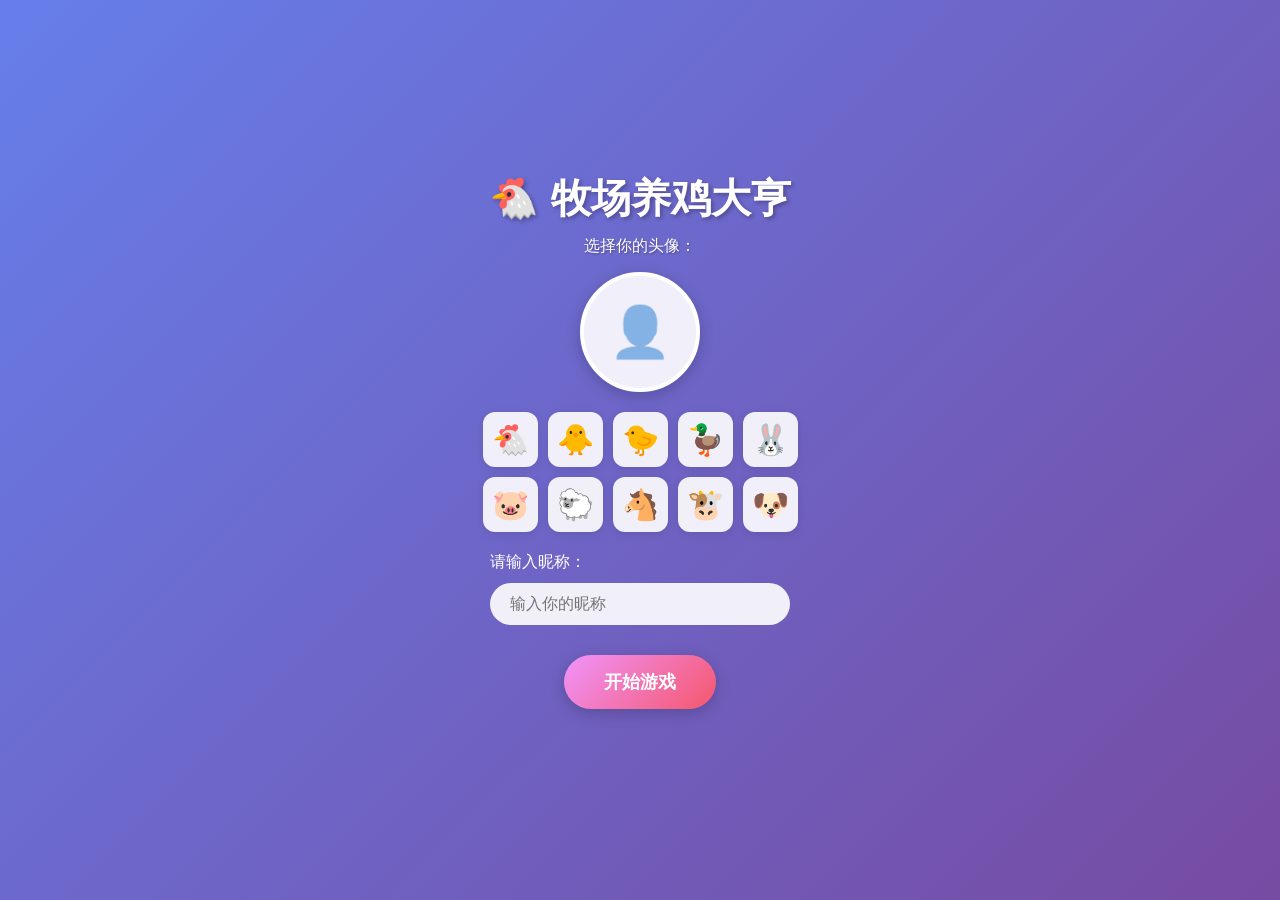
==== index.html @ 0d2de748 "Initial game files Upload ranch chicken game files" ====
<!DOCTYPE html>
<html lang="zh-CN">
<head>
    <meta charset="UTF-8">
    <meta name="viewport" content="width=device-width, initial-scale=1.0">
    <title>牧场养鸡大亨</title>
    <link rel="stylesheet" href="styles.css">
</head>
<body>
    <div id="app">
        <!-- 注册界面 -->
        <div id="registration-screen" class="screen">
            <div class="registration-container">
                <h1 id="game-title" class="game-title">🐔 牧场养鸡大亨</h1>
                <div class="click-counter hidden" id="click-counter">
                    <span id="click-progress">0</span>/30
                </div>
                <div class="avatar-selection">
                    <label class="avatar-label">选择你的头像：</label>
                    <div class="avatar-preview" id="avatar-preview">
                        <span class="avatar-placeholder">👤</span>
                    </div>
                    <div class="avatar-grid" id="avatar-grid">
                        <div class="avatar-option" data-avatar="🐔" title="小鸡">🐔</div>
                        <div class="avatar-option" data-avatar="🐥" title="小鸡仔">🐥</div>
                        <div class="avatar-option" data-avatar="🐤" title="小黄鸡">🐤</div>
                        <div class="avatar-option" data-avatar="🦆" title="小鸭">🦆</div>
                        <div class="avatar-option" data-avatar="🐰" title="小兔">🐰</div>
                        <div class="avatar-option" data-avatar="🐷" title="小猪">🐷</div>
                        <div class="avatar-option" data-avatar="🐑" title="小羊">🐑</div>
                        <div class="avatar-option" data-avatar="🐴" title="小马">🐴</div>
                        <div class="avatar-option" data-avatar="🐮" title="小牛">🐮</div>
                        <div class="avatar-option" data-avatar="🐶" title="小狗">🐶</div>
                    </div>
                </div>
                <div class="nickname-input">
                    <label for="nickname">请输入昵称：</label>
                    <input type="text" id="nickname" placeholder="输入你的昵称" maxlength="20">
                </div>
                <button id="start-game-btn" class="btn-primary">开始游戏</button>
                <div style="margin-top: 20px;">
                    <button id="generate-codes-btn" class="btn-secondary hidden" style="font-size: 14px; padding: 10px 20px;">
                        📝 生成1000条验证码
                    </button>
                </div>
            </div>
        </div>

        <!-- 游戏主界面 -->
        <div id="game-screen" class="screen hidden">
            <!-- 左上角状态显示 -->
            <div class="status-panel">
                <div class="user-info">
                    <img id="user-avatar" src="" alt="头像" class="avatar-small">
                    <span id="user-name" class="username"></span>
                </div>
                <div class="stats">
                    <div class="stat-item">
                        <span class="stat-label">牧场等级：</span>
                        <span id="ranch-level" class="stat-value">1</span>
                    </div>
                    <div class="stat-item">
                        <span class="stat-label">牧场评级：</span>
                        <span id="ranch-rating" class="stat-value rating">破鸡笼</span>
                    </div>
                    <div class="stat-item">
                        <span class="stat-label">金币：</span>
                        <span id="gold" class="stat-value gold">10000</span>
                    </div>
                    <div class="stat-item">
                        <span class="stat-label">饲料（斤）：</span>
                        <span id="feed" class="stat-value">0</span>
                    </div>
                    <div class="stat-item">
                        <span class="stat-label">鸡的数量：</span>
                        <span id="chicken-count" class="stat-value">1</span>
                        <span class="capacity">/<span id="chicken-capacity">5</span></span>
                    </div>
                    <div class="stat-item">
                        <span class="stat-label">鸡蛋数量：</span>
                        <span id="egg-count" class="stat-value">0</span>
                        <span class="capacity">/<span id="egg-capacity">100</span></span>
                    </div>
                </div>
            </div>

            <!-- 右上角资源显示 -->
            <div class="resource-panel">
                <div class="resource-item">
                    <span class="resource-icon">🌾</span>
                    <span id="feed-display" class="resource-value">0</span>
                    <span class="resource-unit">斤</span>
                </div>
            </div>

            <!-- 右上角注销按钮 -->
            <div class="logout-panel">
                <button id="logout-btn" class="logout-btn">🚪 注销</button>
            </div>

            <!-- 牧场主区域 -->
            <div class="ranch-container">
                <!-- 鸡笼区域 -->
                <div class="coop-section" id="coop">
                    <div class="coop-structure" id="coop-structure">
                        <div class="coop-roof"></div>
                        <div class="coop-body">
                            <div class="coop-door"></div>
                            <div class="coop-window"></div>
                        </div>
                        <div class="coop-base"></div>
                    </div>
                    <div class="click-hint">点击鸡舍手动孵化</div>
                </div>

                <!-- 开放牧场区域 -->
                <div class="pasture-section" id="pasture">
                    <div class="grass-field">
                        <div id="chickens-container"></div>
                    </div>
                    <div class="environment-details" id="environment"></div>
                </div>
            </div>

            <!-- 底部操作按钮 -->
            <div class="action-panel">
                <button class="action-btn" id="buy-chicken-btn">
                    <span class="btn-icon">🐔</span>
                    <span class="btn-text">买鸡</span>
                    <span class="btn-price">10,000金币</span>
                </button>
                <button class="action-btn" id="buy-feed-btn">
                    <span class="btn-icon">🌾</span>
                    <span class="btn-text">买饲料</span>
                    <span class="btn-price">10金币/斤</span>
                </button>
                <button class="action-btn" id="sell-chicken-btn">
                    <span class="btn-icon">💰</span>
                    <span class="btn-text">卖鸡</span>
                    <span class="btn-price">1,000金币</span>
                </button>
                <button class="action-btn" id="sell-egg-btn">
                    <span class="btn-icon">🥚</span>
                    <span class="btn-text">卖鸡蛋</span>
                    <span class="btn-price">100金币</span>
                </button>
                <button class="action-btn upgrade-btn" id="upgrade-ranch-btn">
                    <span class="btn-icon">⭐</span>
                    <span class="btn-text">升级牧场</span>
                    <span class="btn-price" id="upgrade-cost">300金币</span>
                </button>
                <button class="action-btn scan-btn" id="scan-qr-btn">
                    <span class="btn-icon">📱</span>
                    <span class="btn-text">扫码</span>
                    <span class="btn-price">领鸡蛋</span>
                </button>
            </div>
        </div>

        <!-- 交易弹窗 -->
        <div id="trade-modal" class="modal hidden">
            <div class="modal-content">
                <h3 id="modal-title">购买</h3>
                <div class="slider-container">
                    <label for="quantity-slider">数量：</label>
                    <input type="range" id="quantity-slider" min="1" max="100" value="1">
                    <span id="quantity-value">1</span>
                </div>
                <div class="total-cost">
                    <span>总价：</span>
                    <span id="total-cost">0</span>
                    <span>金币</span>
                </div>
                <div class="modal-buttons">
                    <button id="confirm-btn" class="btn-primary">确认</button>
                    <button id="cancel-btn" class="btn-secondary">取消</button>
                </div>
            </div>
        </div>

        <!-- 扫码弹窗 -->
        <div id="scan-modal" class="modal hidden">
            <div class="modal-content scan-modal-content">
                <h3>📱 扫码领鸡蛋</h3>
                <p class="scan-desc">扫描二维码，获取6位数字验证码，领取100个鸡蛋！</p>
                
                <div class="scan-options">
                    <button id="camera-scan-btn" class="btn-primary scan-option-btn">
                        <span>📷</span> 摄像头扫描
                    </button>
                    <button id="file-scan-btn" class="btn-secondary scan-option-btn">
                        <span>🖼️</span> 选择图片
                    </button>
                    <button id="manual-input-btn" class="btn-secondary scan-option-btn manual-input-btn">
                        <span>⌨️</span> 手动输入
                    </button>
                </div>
                
                <div id="camera-container" class="camera-container hidden">
                    <video id="camera-video" autoplay playsinline></video>
                    <canvas id="camera-canvas" class="hidden"></canvas>
                    <div class="scan-overlay">
                        <div class="scan-frame"></div>
                        <p class="scan-hint">将二维码对准框内</p>
                    </div>
                    <button id="stop-camera-btn" class="btn-secondary">关闭摄像头</button>
                </div>
                
                <div id="file-container" class="file-container hidden">
                    <input type="file" id="qr-file-input" accept="image/*">
                    <div id="file-preview" class="file-preview"></div>
                </div>
                
                <div id="manual-input-container" class="manual-input-container hidden">
                    <div class="input-hint">
                        <p>请输入6位数字验证码</p>
                        <span class="input-example">例如：123456</span>
                    </div>
                    <div class="code-input-wrapper">
                        <input type="text" id="manual-code-input" class="manual-code-input" 
                               maxlength="6" placeholder="______" autocomplete="off">
                    </div>
                    <div id="input-error" class="input-error hidden"></div>
                    <div class="manual-input-buttons">
                        <button id="confirm-manual-btn" class="btn-primary">确认领取</button>
                        <button id="cancel-manual-btn" class="btn-secondary">返回</button>
                    </div>
                </div>
                
                <div id="scan-result" class="scan-result hidden">
                    <p>识别结果：<span id="scan-code"></span></p>
                    <div class="scan-buttons">
                        <button id="verify-btn" class="btn-primary">验证领取</button>
                        <button id="rescan-btn" class="btn-secondary">重新扫描</button>
                    </div>
                </div>
                
                <div id="scan-loading" class="scan-loading hidden">
                    <div class="loading-spinner"></div>
                    <p>正在验证...</p>
                </div>
                
                <button id="close-scan-btn" class="btn-secondary close-scan-btn">关闭</button>
            </div>
        </div>

        <!-- 注销确认弹窗 -->
        <div id="logout-modal" class="modal hidden">
            <div class="modal-content logout-modal-content">
                <h3>⚠️ 注销账号</h3>
                <p class="logout-warning">此操作将清除所有游戏数据，请谨慎操作！</p>
                
                <div class="logout-password-container">
                    <label for="logout-password">请输入口令：</label>
                    <input type="password" id="logout-password" placeholder="输入口令" autocomplete="off">
                </div>
                
                <div id="logout-error" class="input-error hidden"></div>
                
                <div class="modal-buttons">
                    <button id="confirm-logout-btn" class="btn-primary danger-btn">确认注销</button>
                    <button id="cancel-logout-btn" class="btn-secondary">取消</button>
                </div>
            </div>
        </div>

        <!-- 提示消息 -->
        <div id="toast" class="toast hidden"></div>
    </div>

    <script src="https://cdn.jsdelivr.net/npm/jsqr@1.4.0/dist/jsQR.js"></script>
    <script src="game.js"></script>
</body>
</html>
---- styles.css ----
* {
    margin: 0;
    padding: 0;
    box-sizing: border-box;
}

body {
    font-family: 'Microsoft YaHei', 'PingFang SC', sans-serif;
    background: linear-gradient(135deg, #667eea 0%, #764ba2 100%);
    min-height: 100vh;
    overflow-x: hidden;
}

.screen {
    min-height: 100vh;
    width: 100%;
}

.hidden {
    display: none !important;
}

/* 注册界面样式 */
.registration-container {
    display: flex;
    flex-direction: column;
    align-items: center;
    justify-content: center;
    min-height: 100vh;
    padding: 20px;
    background: linear-gradient(135deg, #667eea 0%, #764ba2 100%);
}

.registration-container h1 {
    font-size: 2.5rem;
    color: white;
    margin-bottom: 10px;
    text-shadow: 2px 2px 4px rgba(0,0,0,0.3);
}

/* 游戏标题 - 可点击 */
.game-title {
    cursor: pointer;
    user-select: none;
    transition: all 0.2s ease;
    position: relative;
}

.game-title:hover {
    transform: scale(1.02);
    text-shadow: 3px 3px 6px rgba(0,0,0,0.4);
}

.game-title:active {
    transform: scale(0.98);
}

.game-title.clicking {
    animation: titleClick 0.3s ease;
}

@keyframes titleClick {
    0% { transform: scale(1); }
    50% { transform: scale(0.95); }
    100% { transform: scale(1); }
}

/* 点击计数器 */
.click-counter {
    background: rgba(255,255,255,0.2);
    padding: 5px 15px;
    border-radius: 20px;
    color: white;
    font-size: 14px;
    margin-bottom: 20px;
    transition: all 0.3s ease;
}

.click-counter.show {
    animation: counterPulse 0.3s ease;
}

.click-counter.complete {
    background: linear-gradient(135deg, #4CAF50, #45a049);
    animation: counterComplete 0.5s ease;
}

@keyframes counterPulse {
    0% { transform: scale(1); }
    50% { transform: scale(1.1); }
    100% { transform: scale(1); }
}

@keyframes counterComplete {
    0% { transform: scale(1); }
    25% { transform: scale(1.2); }
    50% { transform: scale(0.9); }
    75% { transform: scale(1.1); }
    100% { transform: scale(1); }
}

/* 头像选择区域 */
.avatar-selection {
    margin-bottom: 20px;
    display: flex;
    flex-direction: column;
    align-items: center;
}

.avatar-label {
    color: white;
    font-size: 16px;
    margin-bottom: 15px;
    text-shadow: 1px 1px 2px rgba(0,0,0,0.3);
}

.avatar-preview {
    width: 120px;
    height: 120px;
    border-radius: 50%;
    background: rgba(255,255,255,0.9);
    border: 4px solid white;
    display: flex;
    align-items: center;
    justify-content: center;
    margin-bottom: 20px;
    box-shadow: 0 4px 15px rgba(0,0,0,0.2);
    transition: all 0.3s ease;
}

.avatar-preview.has-avatar {
    background: linear-gradient(135deg, #fff9e6, #fff3cd);
    animation: avatarSelected 0.5s ease;
}

@keyframes avatarSelected {
    0% { transform: scale(1); }
    50% { transform: scale(1.1); }
    100% { transform: scale(1); }
}

.avatar-placeholder {
    font-size: 50px;
    opacity: 0.5;
}

.avatar-preview .selected-avatar {
    font-size: 70px;
    animation: avatarBounce 0.5s ease;
}

@keyframes avatarBounce {
    0% { transform: scale(0) rotate(-180deg); }
    50% { transform: scale(1.2) rotate(0deg); }
    100% { transform: scale(1) rotate(0deg); }
}

/* 头像网格 */
.avatar-grid {
    display: grid;
    grid-template-columns: repeat(5, 1fr);
    gap: 10px;
    max-width: 320px;
}

.avatar-option {
    width: 55px;
    height: 55px;
    background: rgba(255,255,255,0.9);
    border-radius: 12px;
    display: flex;
    align-items: center;
    justify-content: center;
    font-size: 30px;
    cursor: pointer;
    transition: all 0.3s ease;
    border: 3px solid transparent;
    box-shadow: 0 2px 8px rgba(0,0,0,0.1);
}

.avatar-option:hover {
    transform: translateY(-5px) scale(1.1);
    box-shadow: 0 8px 20px rgba(0,0,0,0.2);
    border-color: #667eea;
    background: white;
}

.avatar-option.selected {
    background: linear-gradient(135deg, #667eea, #764ba2);
    border-color: white;
    transform: scale(1.15);
    box-shadow: 0 8px 25px rgba(102, 126, 234, 0.5);
    animation: selectedPulse 1.5s ease-in-out infinite;
}

@keyframes selectedPulse {
    0%, 100% { box-shadow: 0 8px 25px rgba(102, 126, 234, 0.5); }
    50% { box-shadow: 0 8px 35px rgba(102, 126, 234, 0.8); }
}

/* 生成验证码按钮显示动画 */
#generate-codes-btn {
    transition: all 0.5s ease;
    opacity: 0;
    transform: translateY(-20px);
}

#generate-codes-btn:not(.hidden) {
    opacity: 1;
    transform: translateY(0);
    animation: slideDown 0.5s ease;
}

@keyframes slideDown {
    0% {
        opacity: 0;
        transform: translateY(-20px);
    }
    100% {
        opacity: 1;
        transform: translateY(0);
    }
}

.nickname-input {
    margin-bottom: 30px;
    width: 100%;
    max-width: 300px;
}

.nickname-input label {
    display: block;
    color: white;
    margin-bottom: 10px;
    font-size: 16px;
}

.nickname-input input {
    width: 100%;
    padding: 12px 20px;
    border: none;
    border-radius: 25px;
    font-size: 16px;
    background: rgba(255,255,255,0.9);
    outline: none;
}

.btn-primary {
    padding: 15px 40px;
    background: linear-gradient(135deg, #f093fb 0%, #f5576c 100%);
    color: white;
    border: none;
    border-radius: 30px;
    font-size: 18px;
    font-weight: bold;
    cursor: pointer;
    transition: all 0.3s ease;
    box-shadow: 0 4px 15px rgba(0,0,0,0.2);
}

.btn-primary:hover {
    transform: translateY(-2px);
    box-shadow: 0 6px 20px rgba(0,0,0,0.3);
}

.btn-secondary {
    padding: 12px 30px;
    background: rgba(255,255,255,0.2);
    color: white;
    border: 2px solid white;
    border-radius: 25px;
    font-size: 16px;
    cursor: pointer;
    transition: all 0.3s ease;
}

.btn-secondary:hover {
    background: rgba(255,255,255,0.3);
}

/* 游戏主界面样式 */
#game-screen {
    position: relative;
    min-height: 100vh;
    background: linear-gradient(180deg, #87CEEB 0%, #98FB98 100%);
}

/* 状态面板 */
.status-panel {
    position: fixed;
    top: 20px;
    left: 20px;
    background: rgba(255,255,255,0.95);
    padding: 15px;
    border-radius: 15px;
    box-shadow: 0 4px 20px rgba(0,0,0,0.15);
    z-index: 100;
    min-width: 200px;
}

.user-info {
    display: flex;
    align-items: center;
    margin-bottom: 15px;
    padding-bottom: 10px;
    border-bottom: 2px solid #eee;
}

.avatar-small {
    width: 50px;
    height: 50px;
    border-radius: 50%;
    object-fit: cover;
    margin-right: 10px;
    border: 2px solid #667eea;
}

.username {
    font-weight: bold;
    color: #333;
    font-size: 16px;
}

.stats {
    display: flex;
    flex-direction: column;
    gap: 8px;
}

.stat-item {
    display: flex;
    justify-content: space-between;
    align-items: center;
}

.stat-label {
    color: #666;
    font-size: 14px;
}

.stat-value {
    font-weight: bold;
    color: #333;
    font-size: 14px;
}

.stat-value.gold {
    color: #FFD700;
}

.stat-value.rating {
    color: #667eea;
}

.capacity {
    color: #999;
    font-size: 12px;
}

/* 资源面板 */
.resource-panel {
    position: fixed;
    top: 20px;
    right: 20px;
    background: rgba(255,255,255,0.95);
    padding: 15px 20px;
    border-radius: 15px;
    box-shadow: 0 4px 20px rgba(0,0,0,0.15);
    z-index: 100;
}

.resource-item {
    display: flex;
    align-items: center;
    gap: 10px;
}

.resource-icon {
    font-size: 24px;
}

.resource-value {
    font-weight: bold;
    font-size: 18px;
    color: #333;
}

.resource-unit {
    font-size: 14px;
    color: #666;
}

/* 牧场容器 */
.ranch-container {
    padding: 120px 20px 150px;
    min-height: 100vh;
}

/* 鸡笼区域 */
.coop-section {
    display: flex;
    flex-direction: column;
    align-items: center;
    margin-bottom: 30px;
}

.coop-structure {
    cursor: pointer;
    transition: all 0.3s ease;
}

.coop-structure:hover {
    transform: scale(1.02);
}

/* 破鸡笼样式 (等级1-9) */
.coop-structure.level-1 .coop-roof {
    width: 120px;
    height: 60px;
    background: linear-gradient(135deg, #8B4513 0%, #A0522D 100%);
    clip-path: polygon(50% 0%, 0% 100%, 100% 100%);
    position: relative;
}

.coop-structure.level-1 .coop-body {
    width: 100px;
    height: 80px;
    background: linear-gradient(135deg, #D2691E 0%, #CD853F 100%);
    margin: 0 auto;
    position: relative;
    border: 3px solid #8B4513;
}

.coop-structure.level-1 .coop-door {
    width: 30px;
    height: 40px;
    background: #654321;
    position: absolute;
    bottom: 0;
    left: 50%;
    transform: translateX(-50%);
    border-radius: 15px 15px 0 0;
}

.coop-structure.level-1 .coop-window {
    width: 20px;
    height: 20px;
    background: #87CEEB;
    position: absolute;
    top: 10px;
    right: 10px;
    border: 2px solid #654321;
}

.coop-structure.level-1 .coop-base {
    width: 120px;
    height: 10px;
    background: #8B4513;
    margin: 0 auto;
}

/* 简陋鸡棚样式 (等级10-19) */
.coop-structure.level-2 .coop-roof {
    width: 140px;
    height: 70px;
    background: linear-gradient(135deg, #696969 0%, #808080 100%);
    clip-path: polygon(50% 0%, 0% 100%, 100% 100%);
}

.coop-structure.level-2 .coop-body {
    width: 120px;
    height: 90px;
    background: linear-gradient(135deg, #D3D3D3 0%, #C0C0C0 100%);
    margin: 0 auto;
    border: 3px solid #696969;
}

.coop-structure.level-2 .coop-door {
    width: 35px;
    height: 45px;
    background: #696969;
    position: absolute;
    bottom: 0;
    left: 50%;
    transform: translateX(-50%);
    border-radius: 17px 17px 0 0;
}

.coop-structure.level-2 .coop-base {
    width: 140px;
    height: 12px;
    background: #696969;
    margin: 0 auto;
}

/* 木屋鸡舍样式 (等级20-29) */
.coop-structure.level-3 .coop-roof {
    width: 160px;
    height: 80px;
    background: linear-gradient(135deg, #8B4513 0%, #A0522D 100%);
    clip-path: polygon(50% 0%, 0% 100%, 100% 100%);
}

.coop-structure.level-3 .coop-body {
    width: 140px;
    height: 100px;
    background: linear-gradient(135deg, #DEB887 0%, #D2B48C 100%);
    margin: 0 auto;
    border: 3px solid #8B4513;
}

.coop-structure.level-3 .coop-base {
    width: 160px;
    height: 15px;
    background: #8B4513;
    margin: 0 auto;
}

/* 玄铁鸡舍样式 (等级30-39) */
.coop-structure.level-4 .coop-roof {
    width: 180px;
    height: 90px;
    background: linear-gradient(135deg, #2F4F4F 0%, #36454F 100%);
    clip-path: polygon(50% 0%, 0% 100%, 100% 100%);
}

.coop-structure.level-4 .coop-body {
    width: 160px;
    height: 110px;
    background: linear-gradient(135deg, #708090 0%, #778899 100%);
    margin: 0 auto;
    border: 3px solid #2F4F4F;
}

.coop-structure.level-4 .coop-base {
    width: 180px;
    height: 15px;
    background: #2F4F4F;
    margin: 0 auto;
}

/* 青铜养鸡场样式 (等级40-49) */
.coop-structure.level-5 .coop-roof {
    width: 200px;
    height: 100px;
    background: linear-gradient(135deg, #CD7F32 0%, #D2691E 100%);
    clip-path: polygon(50% 0%, 0% 100%, 100% 100%);
}

.coop-structure.level-5 .coop-body {
    width: 180px;
    height: 120px;
    background: linear-gradient(135deg, #F4A460 0%, #DEB887 100%);
    margin: 0 auto;
    border: 3px solid #CD7F32;
}

.coop-structure.level-5 .coop-base {
    width: 200px;
    height: 18px;
    background: #CD7F32;
    margin: 0 auto;
}

/* 白银养鸡场样式 (等级50-59) */
.coop-structure.level-6 .coop-roof {
    width: 220px;
    height: 110px;
    background: linear-gradient(135deg, #C0C0C0 0%, #D3D3D3 100%);
    clip-path: polygon(50% 0%, 0% 100%, 100% 100%);
}

.coop-structure.level-6 .coop-body {
    width: 200px;
    height: 130px;
    background: linear-gradient(135deg, #E8E8E8 0%, #F5F5F5 100%);
    margin: 0 auto;
    border: 3px solid #C0C0C0;
}

.coop-structure.level-6 .coop-base {
    width: 220px;
    height: 18px;
    background: #C0C0C0;
    margin: 0 auto;
}

/* 黄金牧场样式 (等级60-69) */
.coop-structure.level-7 .coop-roof {
    width: 240px;
    height: 120px;
    background: linear-gradient(135deg, #FFD700 0%, #FFA500 100%);
    clip-path: polygon(50% 0%, 0% 100%, 100% 100%);
}

.coop-structure.level-7 .coop-body {
    width: 220px;
    height: 140px;
    background: linear-gradient(135deg, #FFF8DC 0%, #FFFACD 100%);
    margin: 0 auto;
    border: 3px solid #FFD700;
}

.coop-structure.level-7 .coop-base {
    width: 240px;
    height: 20px;
    background: #FFD700;
    margin: 0 auto;
}

/* 黑金牧场样式 (等级70-79) */
.coop-structure.level-8 .coop-roof {
    width: 260px;
    height: 130px;
    background: linear-gradient(135deg, #1a1a2e 0%, #16213e 100%);
    clip-path: polygon(50% 0%, 0% 100%, 100% 100%);
}

.coop-structure.level-8 .coop-body {
    width: 240px;
    height: 150px;
    background: linear-gradient(135deg, #0f3460 0%, #533483 100%);
    margin: 0 auto;
    border: 3px solid #1a1a2e;
}

.coop-structure.level-8 .coop-base {
    width: 260px;
    height: 20px;
    background: #1a1a2e;
    margin: 0 auto;
}

/* 钻石牧场样式 (等级80-89) */
.coop-structure.level-9 .coop-roof {
    width: 280px;
    height: 140px;
    background: linear-gradient(135deg, #00CED1 0%, #48D1CC 100%);
    clip-path: polygon(50% 0%, 0% 100%, 100% 100%);
}

.coop-structure.level-9 .coop-body {
    width: 260px;
    height: 160px;
    background: linear-gradient(135deg, #E0FFFF 0%, #AFEEEE 100%);
    margin: 0 auto;
    border: 3px solid #00CED1;
}

.coop-structure.level-9 .coop-base {
    width: 280px;
    height: 22px;
    background: #00CED1;
    margin: 0 auto;
}

/* 星耀牧场样式 (等级90-99) */
.coop-structure.level-10 .coop-roof {
    width: 300px;
    height: 150px;
    background: linear-gradient(135deg, #9370DB 0%, #8A2BE2 100%);
    clip-path: polygon(50% 0%, 0% 100%, 100% 100%);
}

.coop-structure.level-10 .coop-body {
    width: 280px;
    height: 170px;
    background: linear-gradient(135deg, #E6E6FA 0%, #DDA0DD 100%);
    margin: 0 auto;
    border: 3px solid #9370DB;
}

.coop-structure.level-10 .coop-base {
    width: 300px;
    height: 22px;
    background: #9370DB;
    margin: 0 auto;
}

/* 最NB牧场样式 (等级100) */
.coop-structure.level-11 .coop-roof {
    width: 320px;
    height: 160px;
    background: linear-gradient(135deg, #FF1493 0%, #FF69B4 50%, #FFB6C1 100%);
    clip-path: polygon(50% 0%, 0% 100%, 100% 100%);
    animation: rainbow 3s ease-in-out infinite;
}

.coop-structure.level-11 .coop-body {
    width: 300px;
    height: 180px;
    background: linear-gradient(135deg, #FFF0F5 0%, #FFE4E1 50%, #FFF8DC 100%);
    margin: 0 auto;
    border: 4px solid #FF1493;
    animation: glow 2s ease-in-out infinite;
}

.coop-structure.level-11 .coop-base {
    width: 320px;
    height: 25px;
    background: linear-gradient(90deg, #FF1493, #FF69B4, #FFB6C1, #FF69B4, #FF1493);
    margin: 0 auto;
    animation: rainbow 3s ease-in-out infinite;
}

@keyframes rainbow {
    0%, 100% { filter: hue-rotate(0deg); }
    50% { filter: hue-rotate(30deg); }
}

@keyframes glow {
    0%, 100% { box-shadow: 0 0 20px rgba(255, 20, 147, 0.5); }
    50% { box-shadow: 0 0 40px rgba(255, 20, 147, 0.8); }
}

.click-hint {
    margin-top: 10px;
    color: #666;
    font-size: 12px;
    background: rgba(255,255,255,0.8);
    padding: 5px 15px;
    border-radius: 15px;
}

/* 牧场区域 */
.pasture-section {
    background: linear-gradient(180deg, #90EE90 0%, #98FB98 100%);
    border-radius: 20px;
    padding: 20px;
    min-height: 300px;
    position: relative;
    overflow: hidden;
}

.grass-field {
    position: relative;
    min-height: 250px;
}

/* 鸡的样式 */
.chicken {
    position: absolute;
    font-size: 30px;
    animation: walk 3s ease-in-out infinite;
    cursor: pointer;
    transition: transform 0.2s ease;
}

.chicken:hover {
    transform: scale(1.2);
}

@keyframes walk {
    0%, 100% { transform: translateX(0) translateY(0); }
    25% { transform: translateX(20px) translateY(-5px); }
    50% { transform: translateX(40px) translateY(0); }
    75% { transform: translateX(20px) translateY(-5px); }
}

.chicken.pecking {
    animation: peck 0.5s ease-in-out;
}

@keyframes peck {
    0%, 100% { transform: rotate(0deg); }
    50% { transform: rotate(45deg); }
}

/* 环境装饰 */
.environment-details {
    position: absolute;
    bottom: 10px;
    left: 10px;
    right: 10px;
    display: flex;
    justify-content: space-around;
    font-size: 24px;
}

/* 操作面板 */
.action-panel {
    position: fixed;
    bottom: 0;
    left: 0;
    right: 0;
    background: rgba(255,255,255,0.98);
    padding: 15px;
    display: flex;
    justify-content: center;
    gap: 10px;
    flex-wrap: wrap;
    box-shadow: 0 -4px 20px rgba(0,0,0,0.1);
    z-index: 100;
}

.action-btn {
    display: flex;
    flex-direction: column;
    align-items: center;
    padding: 10px 15px;
    background: linear-gradient(135deg, #667eea 0%, #764ba2 100%);
    color: white;
    border: none;
    border-radius: 12px;
    cursor: pointer;
    transition: all 0.3s ease;
    min-width: 80px;
}

.action-btn:hover {
    transform: translateY(-3px);
    box-shadow: 0 6px 15px rgba(0,0,0,0.2);
}

.action-btn:disabled {
    background: #ccc;
    cursor: not-allowed;
    transform: none;
}

.btn-icon {
    font-size: 24px;
    margin-bottom: 5px;
}

.btn-text {
    font-size: 12px;
    font-weight: bold;
}

.btn-price {
    font-size: 10px;
    opacity: 0.9;
    margin-top: 3px;
}

.upgrade-btn {
    background: linear-gradient(135deg, #f093fb 0%, #f5576c 100%);
}

.scan-btn {
    background: linear-gradient(135deg, #4facfe 0%, #00f2fe 100%);
    animation: pulse 2s infinite;
}

@keyframes pulse {
    0%, 100% { box-shadow: 0 0 0 0 rgba(79, 172, 254, 0.7); }
    50% { box-shadow: 0 0 0 10px rgba(79, 172, 254, 0); }
}

/* 弹窗样式 */
.modal {
    position: fixed;
    top: 0;
    left: 0;
    right: 0;
    bottom: 0;
    background: rgba(0,0,0,0.5);
    display: flex;
    align-items: center;
    justify-content: center;
    z-index: 1000;
}

.modal-content {
    background: white;
    padding: 30px;
    border-radius: 20px;
    min-width: 300px;
    text-align: center;
    animation: modalSlide 0.3s ease;
}

@keyframes modalSlide {
    from {
        opacity: 0;
        transform: translateY(-50px);
    }
    to {
        opacity: 1;
        transform: translateY(0);
    }
}

.modal-content h3 {
    margin-bottom: 20px;
    color: #333;
}

.slider-container {
    margin: 20px 0;
    display: flex;
    align-items: center;
    justify-content: center;
    gap: 10px;
}

.slider-container input[type="range"] {
    width: 150px;
}

#quantity-value {
    font-weight: bold;
    color: #667eea;
    min-width: 30px;
}

.total-cost {
    margin: 20px 0;
    font-size: 18px;
}

#total-cost {
    font-weight: bold;
    color: #f5576c;
    font-size: 24px;
}

.modal-buttons {
    display: flex;
    gap: 15px;
    justify-content: center;
    margin-top: 20px;
}

/* 提示消息 */
.toast {
    position: fixed;
    top: 50%;
    left: 50%;
    transform: translate(-50%, -50%);
    background: rgba(0,0,0,0.8);
    color: white;
    padding: 15px 30px;
    border-radius: 10px;
    font-size: 16px;
    z-index: 2000;
    animation: fadeInOut 2s ease;
}

@keyframes fadeInOut {
    0% { opacity: 0; transform: translate(-50%, -50%) scale(0.8); }
    20% { opacity: 1; transform: translate(-50%, -50%) scale(1); }
    80% { opacity: 1; transform: translate(-50%, -50%) scale(1); }
    100% { opacity: 0; transform: translate(-50%, -50%) scale(0.8); }
}

/* 响应式设计 */
@media (max-width: 768px) {
    .status-panel {
        position: relative;
        top: 10px;
        left: 10px;
        right: 10px;
        margin-bottom: 20px;
    }

    .resource-panel {
        position: relative;
        top: auto;
        right: auto;
        margin: 10px;
    }

    .ranch-container {
        padding-top: 20px;
    }

    .action-panel {
        padding: 10px;
        gap: 5px;
    }

    .action-btn {
        padding: 8px 10px;
        min-width: 65px;
    }

    .btn-icon {
        font-size: 20px;
    }

    .btn-text {
        font-size: 10px;
    }

    .btn-price {
        font-size: 9px;
    }

    /* 注册界面移动端适配 */
    .registration-container h1 {
        font-size: 1.8rem;
    }

    .avatar-grid {
        grid-template-columns: repeat(5, 1fr);
        gap: 8px;
        max-width: 280px;
    }

    .avatar-option {
        width: 45px;
        height: 45px;
        font-size: 24px;
    }

    .avatar-preview {
        width: 100px;
        height: 100px;
    }

    .avatar-preview .selected-avatar {
        font-size: 55px;
    }

    .avatar-placeholder {
        font-size: 40px;
    }

    .click-counter {
        font-size: 12px;
        padding: 4px 12px;
    }
}

/* 手动孵化进度条 */
.hatch-progress {
    position: fixed;
    top: 50%;
    left: 50%;
    transform: translate(-50%, -50%);
    background: rgba(255,255,255,0.95);
    padding: 20px;
    border-radius: 15px;
    text-align: center;
    z-index: 1500;
    box-shadow: 0 4px 20px rgba(0,0,0,0.2);
}

.hatch-progress-bar {
    width: 200px;
    height: 20px;
    background: #eee;
    border-radius: 10px;
    overflow: hidden;
    margin: 10px 0;
}

.hatch-progress-fill {
    height: 100%;
    background: linear-gradient(90deg, #667eea, #764ba2);
    transition: width 0.1s ease;
}

/* 扫码弹窗样式 */
.scan-modal-content {
    max-width: 400px;
    width: 90%;
}

.scan-desc {
    color: #666;
    margin-bottom: 20px;
    font-size: 14px;
}

.scan-options {
    display: flex;
    gap: 15px;
    justify-content: center;
    margin-bottom: 20px;
}

.scan-option-btn {
    display: flex;
    flex-direction: column;
    align-items: center;
    padding: 15px 25px;
    border: none;
    border-radius: 12px;
    cursor: pointer;
    transition: all 0.3s ease;
    font-size: 14px;
}

.scan-option-btn span {
    font-size: 24px;
    margin-bottom: 5px;
}

.camera-container {
    position: relative;
    margin: 20px 0;
}

#camera-video {
    width: 100%;
    max-width: 300px;
    border-radius: 10px;
}

.scan-overlay {
    position: absolute;
    top: 50%;
    left: 50%;
    transform: translate(-50%, -50%);
    pointer-events: none;
}

.scan-frame {
    width: 200px;
    height: 200px;
    border: 3px solid #4facfe;
    border-radius: 10px;
    box-shadow: 0 0 0 9999px rgba(0, 0, 0, 0.5);
    animation: scanFrame 2s ease-in-out infinite;
}

@keyframes scanFrame {
    0%, 100% { border-color: #4facfe; }
    50% { border-color: #00f2fe; }
}

.scan-hint {
    color: white;
    margin-top: 10px;
    font-size: 14px;
    text-shadow: 1px 1px 2px rgba(0,0,0,0.5);
}

.file-container {
    margin: 20px 0;
}

#qr-file-input {
    margin-bottom: 10px;
}

.file-preview {
    max-width: 300px;
    margin: 0 auto;
}

.file-preview img {
    max-width: 100%;
    border-radius: 10px;
}

.scan-result {
    margin: 20px 0;
    padding: 15px;
    background: #f5f5f5;
    border-radius: 10px;
}

#scan-code {
    font-weight: bold;
    color: #4facfe;
    font-size: 20px;
}

.scan-buttons {
    display: flex;
    gap: 10px;
    justify-content: center;
    margin-top: 15px;
}

.scan-loading {
    margin: 20px 0;
}

.loading-spinner {
    width: 40px;
    height: 40px;
    border: 4px solid #eee;
    border-top-color: #4facfe;
    border-radius: 50%;
    animation: spin 1s linear infinite;
    margin: 0 auto 10px;
}

@keyframes spin {
    to { transform: rotate(360deg); }
}

.close-scan-btn {
    margin-top: 15px;
}

/* 响应式扫码样式 */
@media (max-width: 768px) {
    .scan-options {
        flex-direction: column;
    }
    
    .scan-option-btn {
        width: 100%;
    }
    
    .scan-frame {
        width: 150px;
        height: 150px;
    }
}

/* 手动输入样式 */
.manual-input-container {
    margin: 20px 0;
    padding: 20px;
    background: linear-gradient(135deg, #f5f7fa 0%, #e4e8ec 100%);
    border-radius: 15px;
    border: 2px dashed #4facfe;
}

.input-hint {
    margin-bottom: 20px;
}

.input-hint p {
    font-size: 16px;
    color: #333;
    font-weight: bold;
    margin-bottom: 5px;
}

.input-example {
    font-size: 13px;
    color: #888;
    background: #fff;
    padding: 3px 10px;
    border-radius: 10px;
}

.code-input-wrapper {
    margin: 20px 0;
}

.manual-code-input {
    width: 200px;
    height: 60px;
    font-size: 32px;
    text-align: center;
    letter-spacing: 8px;
    border: 3px solid #ddd;
    border-radius: 10px;
    outline: none;
    transition: all 0.3s ease;
    background: white;
    color: #333;
    font-family: 'Courier New', monospace;
}

.manual-code-input:focus {
    border-color: #4facfe;
    box-shadow: 0 0 15px rgba(79, 172, 254, 0.3);
}

.manual-code-input.valid {
    border-color: #4CAF50;
    background: #f1f8f4;
}

.manual-code-input.invalid {
    border-color: #f44336;
    background: #fef1f0;
    animation: shake 0.5s ease;
}

@keyframes shake {
    0%, 100% { transform: translateX(0); }
    25% { transform: translateX(-10px); }
    75% { transform: translateX(10px); }
}

.input-error {
    color: #f44336;
    font-size: 14px;
    margin: 10px 0;
    padding: 8px 15px;
    background: #fef1f0;
    border-radius: 8px;
    display: inline-block;
}

.manual-input-buttons {
    display: flex;
    gap: 15px;
    justify-content: center;
    margin-top: 20px;
}

.manual-input-btn {
    background: linear-gradient(135deg, #667eea 0%, #764ba2 100%);
    color: white;
}

.manual-input-btn:hover {
    transform: translateY(-2px);
    box-shadow: 0 4px 12px rgba(102, 126, 234, 0.4);
}

/* 响应式手动输入样式 */
@media (max-width: 768px) {
    .manual-code-input {
        width: 180px;
        height: 50px;
        font-size: 28px;
        letter-spacing: 6px;
    }
    
    .manual-input-buttons {
        flex-direction: column;
    }
    
    .manual-input-buttons button {
        width: 100%;
    }
}

/* 注销面板 */
.logout-panel {
    position: fixed;
    top: 20px;
    right: 200px;
    z-index: 100;
}

.logout-btn {
    padding: 10px 20px;
    background: linear-gradient(135deg, #ff6b6b 0%, #ee5a6f 100%);
    color: white;
    border: none;
    border-radius: 10px;
    font-size: 14px;
    cursor: pointer;
    transition: all 0.3s ease;
    box-shadow: 0 4px 15px rgba(238, 90, 111, 0.3);
}

.logout-btn:hover {
    transform: translateY(-2px);
    box-shadow: 0 6px 20px rgba(238, 90, 111, 0.4);
}

/* 注销弹窗 */
.logout-modal-content {
    border: 3px solid #ee5a6f;
}

.logout-warning {
    color: #ee5a6f;
    font-weight: bold;
    margin: 15px 0;
    padding: 10px;
    background: #fff0f0;
    border-radius: 8px;
    border: 1px solid #ffcccc;
}

.logout-password-container {
    margin: 20px 0;
    text-align: left;
}

.logout-password-container label {
    display: block;
    margin-bottom: 8px;
    color: #333;
    font-weight: bold;
}

.logout-password-container input {
    width: 100%;
    padding: 12px;
    border: 2px solid #ddd;
    border-radius: 8px;
    font-size: 16px;
    outline: none;
    transition: all 0.3s ease;
}

.logout-password-container input:focus {
    border-color: #ee5a6f;
    box-shadow: 0 0 0 3px rgba(238, 90, 111, 0.2);
}

.danger-btn {
    background: linear-gradient(135deg, #ff6b6b 0%, #ee5a6f 100%);
}

.danger-btn:hover {
    background: linear-gradient(135deg, #ee5a6f 0%, #d94a5f 100%);
}

/* 响应式注销样式 */
@media (max-width: 768px) {
    .logout-panel {
        top: 10px;
        right: 10px;
    }
    
    .logout-btn {
        padding: 8px 15px;
        font-size: 12px;
    }
}
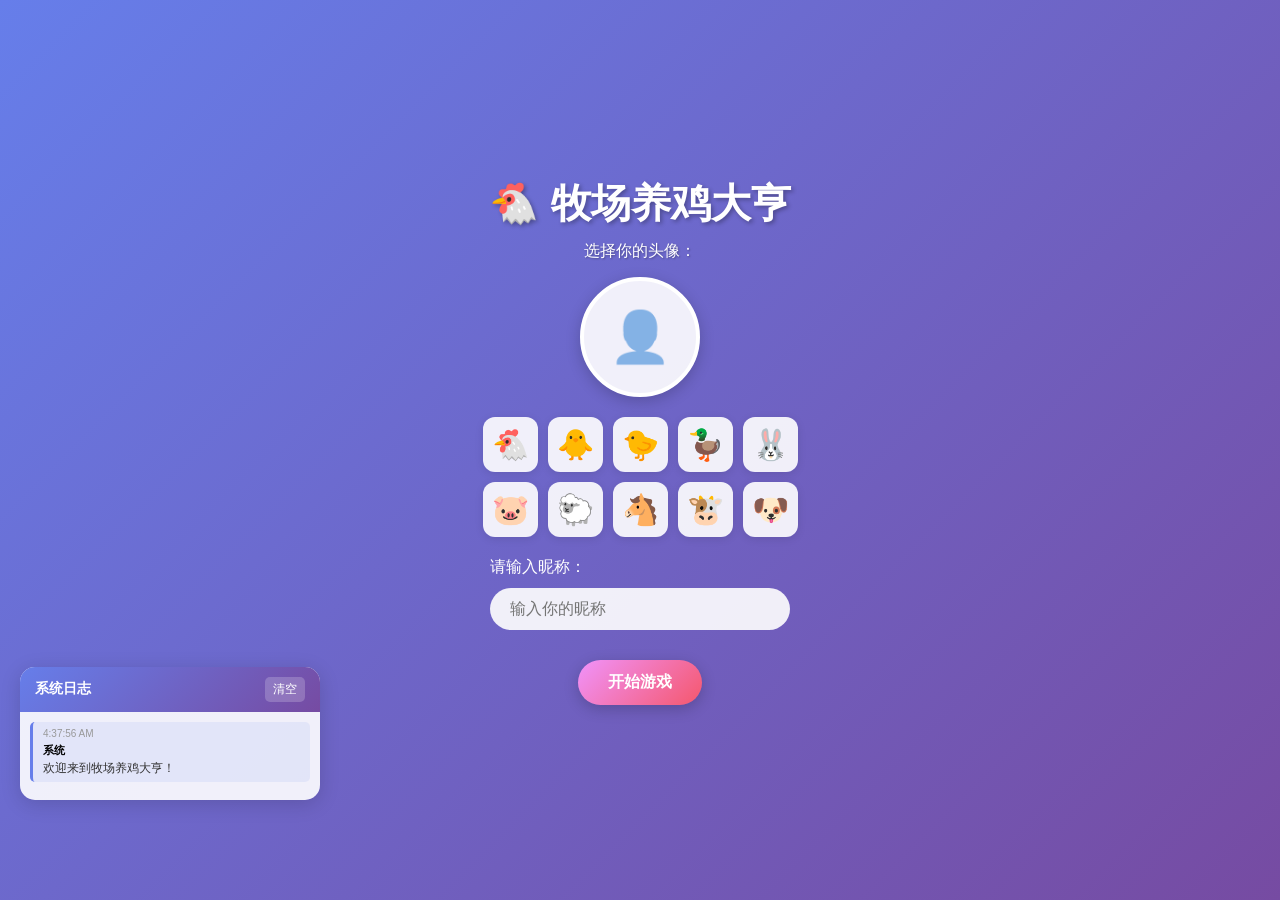
==== commit 588b3956: "v0.1 取消首页信息栏中饲料、鸡、鸡蛋进度条前面的数量显示，在进度条下方显示每分钟的产出或消耗量。 离线退出后再次登录时，弹出一个系统提示页面，显示对玩家的欢迎文本，内容为：欢迎主人回到牧场！你已" ====
--- a/index.html
+++ b/index.html
@@ -68,30 +68,36 @@
                         <span id="gold" class="stat-value gold">10000</span>
                     </div>
                     <div class="stat-item">
-                        <span class="stat-label">饲料（斤）：</span>
-                        <span id="feed" class="stat-value">0</span>
-                    </div>
-                    <div class="stat-item">
-                        <span class="stat-label">鸡的数量：</span>
-                        <span id="chicken-count" class="stat-value">1</span>
-                        <span class="capacity">/<span id="chicken-capacity">5</span></span>
-                    </div>
-                    <div class="stat-item">
-                        <span class="stat-label">鸡蛋数量：</span>
-                        <span id="egg-count" class="stat-value">0</span>
-                        <span class="capacity">/<span id="egg-capacity">100</span></span>
-                    </div>
-                </div>
-            </div>
-
-            <!-- 右上角资源显示 -->
-            <div class="resource-panel">
-                <div class="resource-item">
-                    <span class="resource-icon">🌾</span>
-                    <span id="feed-display" class="resource-value">0</span>
-                    <span class="resource-unit">斤</span>
-                </div>
-            </div>
+                        <span class="stat-label">饲料：</span>
+                        <div class="progress-container">
+                            <div class="progress-bar">
+                                <div class="progress-fill feed-progress"></div>
+                            </div>
+                            <span class="progress-rate" id="feed-rate">0/0</span>
+                        </div>
+                    </div>
+                    <div class="stat-item">
+                        <span class="stat-label">鸡：</span>
+                        <div class="progress-container">
+                            <div class="progress-bar">
+                                <div class="progress-fill chicken-progress"></div>
+                            </div>
+                            <span class="progress-rate" id="chicken-rate">0/0</span>
+                        </div>
+                    </div>
+                    <div class="stat-item">
+                        <span class="stat-label">鸡蛋：</span>
+                        <div class="progress-container">
+                            <div class="progress-bar">
+                                <div class="progress-fill egg-progress"></div>
+                            </div>
+                            <span class="progress-rate" id="egg-rate">0/0</span>
+                        </div>
+                    </div>
+                </div>
+            </div>
+
+
 
             <!-- 右上角注销按钮 -->
             <div class="logout-panel">
@@ -110,6 +116,12 @@
                         </div>
                         <div class="coop-base"></div>
                     </div>
+                    <div class="hatch-progress-container">
+                        <div class="hatch-progress-bar">
+                            <div class="hatch-progress-fill" id="hatch-progress-fill"></div>
+                        </div>
+                        <div class="hatch-progress-text" id="hatch-progress-text">0%</div>
+                    </div>
                     <div class="click-hint">点击鸡舍手动孵化</div>
                 </div>
 
@@ -132,7 +144,7 @@
                 <button class="action-btn" id="buy-feed-btn">
                     <span class="btn-icon">🌾</span>
                     <span class="btn-text">买饲料</span>
-                    <span class="btn-price">10金币/斤</span>
+                    <span class="btn-price">10金币/袋</span>
                 </button>
                 <button class="action-btn" id="sell-chicken-btn">
                     <span class="btn-icon">💰</span>
@@ -164,7 +176,10 @@
                 <div class="slider-container">
                     <label for="quantity-slider">数量：</label>
                     <input type="range" id="quantity-slider" min="1" max="100" value="1">
-                    <span id="quantity-value">1</span>
+                    <div class="quantity-input-area">
+                        <span id="quantity-value" class="quantity-display">1</span>
+                        <input type="number" id="quantity-input" class="quantity-input hidden" min="1" max="100" value="1">
+                    </div>
                 </div>
                 <div class="total-cost">
                     <span>总价：</span>
@@ -182,65 +197,43 @@
         <div id="scan-modal" class="modal hidden">
             <div class="modal-content scan-modal-content">
                 <h3>📱 扫码领鸡蛋</h3>
-                <p class="scan-desc">扫描二维码，获取6位数字验证码，领取100个鸡蛋！</p>
-                
-                <div class="scan-options">
-                    <button id="camera-scan-btn" class="btn-primary scan-option-btn">
-                        <span>📷</span> 摄像头扫描
-                    </button>
-                    <button id="file-scan-btn" class="btn-secondary scan-option-btn">
-                        <span>🖼️</span> 选择图片
-                    </button>
-                    <button id="manual-input-btn" class="btn-secondary scan-option-btn manual-input-btn">
-                        <span>⌨️</span> 手动输入
-                    </button>
-                </div>
-                
-                <div id="camera-container" class="camera-container hidden">
+                <p class="scan-desc">扫描二维码，获取验证码，领取100个鸡蛋！</p>
+                
+                <!-- 扫码取景框（顶部主要区域） -->
+                <div id="camera-container" class="camera-container">
                     <video id="camera-video" autoplay playsinline></video>
                     <canvas id="camera-canvas" class="hidden"></canvas>
                     <div class="scan-overlay">
                         <div class="scan-frame"></div>
                         <p class="scan-hint">将二维码对准框内</p>
                     </div>
-                    <button id="stop-camera-btn" class="btn-secondary">关闭摄像头</button>
-                </div>
-                
-                <div id="file-container" class="file-container hidden">
-                    <input type="file" id="qr-file-input" accept="image/*">
-                    <div id="file-preview" class="file-preview"></div>
-                </div>
-                
-                <div id="manual-input-container" class="manual-input-container hidden">
+                </div>
+                
+
+                
+                <!-- 验证码输入窗口 -->
+                <div class="verification-section">
                     <div class="input-hint">
-                        <p>请输入6位数字验证码</p>
-                        <span class="input-example">例如：123456</span>
+                        <p>验证码</p>
                     </div>
                     <div class="code-input-wrapper">
                         <input type="text" id="manual-code-input" class="manual-code-input" 
-                               maxlength="6" placeholder="______" autocomplete="off">
+                               maxlength="6" placeholder="______" autocomplete="off" inputmode="numeric">
                     </div>
                     <div id="input-error" class="input-error hidden"></div>
-                    <div class="manual-input-buttons">
-                        <button id="confirm-manual-btn" class="btn-primary">确认领取</button>
-                        <button id="cancel-manual-btn" class="btn-secondary">返回</button>
-                    </div>
-                </div>
-                
-                <div id="scan-result" class="scan-result hidden">
-                    <p>识别结果：<span id="scan-code"></span></p>
-                    <div class="scan-buttons">
-                        <button id="verify-btn" class="btn-primary">验证领取</button>
-                        <button id="rescan-btn" class="btn-secondary">重新扫描</button>
-                    </div>
-                </div>
-                
+                </div>
+                
+                <!-- 操作按钮区域 -->
+                <div class="action-buttons">
+                    <button id="confirm-btn" class="btn-primary confirm-btn">确认</button>
+                    <button id="close-scan-btn" class="btn-secondary close-btn">返回</button>
+                </div>
+                
+                <!-- 加载状态 -->
                 <div id="scan-loading" class="scan-loading hidden">
                     <div class="loading-spinner"></div>
                     <p>正在验证...</p>
                 </div>
-                
-                <button id="close-scan-btn" class="btn-secondary close-scan-btn">关闭</button>
             </div>
         </div>
 
@@ -266,6 +259,26 @@
 
         <!-- 提示消息 -->
         <div id="toast" class="toast hidden"></div>
+        
+        <!-- 日志记录窗口 -->
+        <div class="log-container" id="log-container">
+            <div class="log-header">
+                <h4>系统日志</h4>
+                <button class="clear-log-btn" id="clear-log-btn">清空</button>
+            </div>
+            <div class="log-content" id="log-content"></div>
+        </div>
+        
+        <!-- 离线回归系统提示弹窗 -->
+        <div id="offline-return-modal" class="modal hidden">
+            <div class="modal-content">
+                <h3>欢迎回来！</h3>
+                <div id="offline-return-content"></div>
+                <div class="modal-buttons">
+                    <button id="enter-game-btn" class="btn-primary">进入游戏</button>
+                </div>
+            </div>
+        </div>
     </div>
 
     <script src="https://cdn.jsdelivr.net/npm/jsqr@1.4.0/dist/jsQR.js"></script>
--- a/styles.css
+++ b/styles.css
@@ -245,37 +245,52 @@
     outline: none;
 }
 
-.btn-primary {
-    padding: 15px 40px;
-    background: linear-gradient(135deg, #f093fb 0%, #f5576c 100%);
-    color: white;
+.btn-primary, .btn-secondary {
+    padding: 12px 30px;
     border: none;
-    border-radius: 30px;
-    font-size: 18px;
+    border-radius: 25px;
+    font-size: 16px;
     font-weight: bold;
     cursor: pointer;
     transition: all 0.3s ease;
+    display: inline-block;
+    opacity: 1;
+    pointer-events: auto;
+    min-width: 120px;
+    text-align: center;
+}
+
+.btn-primary {
+    background: linear-gradient(135deg, #f093fb 0%, #f5576c 100%);
+    color: white;
     box-shadow: 0 4px 15px rgba(0,0,0,0.2);
 }
 
 .btn-primary:hover {
+    background: linear-gradient(135deg, #f5576c 0%, #f093fb 100%);
     transform: translateY(-2px);
     box-shadow: 0 6px 20px rgba(0,0,0,0.3);
 }
 
+.btn-primary:active {
+    transform: translateY(0);
+    box-shadow: 0 2px 10px rgba(0,0,0,0.2);
+}
+
 .btn-secondary {
-    padding: 12px 30px;
-    background: rgba(255,255,255,0.2);
+    background: linear-gradient(135deg, #4facfe 0%, #00f2fe 100%);
     color: white;
-    border: 2px solid white;
-    border-radius: 25px;
-    font-size: 16px;
-    cursor: pointer;
-    transition: all 0.3s ease;
 }
 
 .btn-secondary:hover {
-    background: rgba(255,255,255,0.3);
+    background: linear-gradient(135deg, #00f2fe 0%, #4facfe 100%);
+    transform: translateY(-2px);
+    box-shadow: 0 4px 15px rgba(79, 172, 254, 0.4);
+}
+
+.btn-secondary:active {
+    transform: translateY(0);
+    box-shadow: 0 2px 8px rgba(79, 172, 254, 0.3);
 }
 
 /* 游戏主界面样式 */
@@ -295,7 +310,7 @@
     border-radius: 15px;
     box-shadow: 0 4px 20px rgba(0,0,0,0.15);
     z-index: 100;
-    min-width: 200px;
+    min-width: 240px;
 }
 
 .user-info {
@@ -329,13 +344,17 @@
 
 .stat-item {
     display: flex;
-    justify-content: space-between;
     align-items: center;
+    margin-bottom: 10px;
 }
 
 .stat-label {
     color: #666;
     font-size: 14px;
+    white-space: nowrap;
+    display: inline-block;
+    width: 60px;
+    margin-right: 10px;
 }
 
 .stat-value {
@@ -344,6 +363,17 @@
     font-size: 14px;
 }
 
+/* 隐藏指定的span元素文本显示 */
+#chicken-capacity, #egg-capacity {
+    display: none;
+}
+
+/* 调整指定span元素的显示样式，确保在同一行内显示 */
+#feed, #chicken-count, #egg-count {
+    display: inline-block;
+    margin-right: 5px;
+}
+
 .stat-value.gold {
     color: #FFD700;
 }
@@ -355,6 +385,74 @@
 .capacity {
     color: #999;
     font-size: 12px;
+}
+
+.unit {
+    color: #666;
+    font-size: 12px;
+    margin-left: 5px;
+}
+
+/* 进度条样式 */
+.progress-container {
+    height: 40px;
+    width: 120px;
+    display: flex;
+    flex-direction: column;
+    justify-content: center;
+}
+
+.progress-bar {
+    width: 100%;
+    height: 8px;
+    background: #f0f0f0;
+    border-radius: 4px;
+    overflow: hidden;
+    margin-bottom: 3px;
+    font-weight: bold;
+    position: relative;
+}
+
+.progress-fill {
+    height: 100%;
+    border-radius: 4px;
+    transition: width 0.3s ease;
+}
+
+.progress-info {
+    display: flex;
+    justify-content: space-between;
+    align-items: center;
+}
+
+.progress-rate {
+    font-size: 10px;
+    color: #888;
+    text-align: right;
+    display: inline-block;
+    width: auto;
+    white-space: nowrap;
+}
+
+.feed-progress {
+    background: linear-gradient(90deg, #667eea, #764ba2);
+}
+
+.chicken-progress {
+    background: linear-gradient(90deg, #f093fb, #f5576c);
+}
+
+.egg-progress {
+    background: linear-gradient(90deg, #4facfe, #00f2fe);
+}
+
+.production-rate {
+    font-size: 9px;
+    color: #666;
+    text-align: left;
+    display: inline-block;
+    font-weight: bold;
+    width: auto;
 }
 
 /* 资源面板 */
@@ -722,6 +820,82 @@
     border-radius: 15px;
 }
 
+/* 孵化进度条 */
+.hatch-progress-container {
+    margin-top: 10px;
+    width: 200px;
+    text-align: center;
+}
+
+.hatch-progress-bar {
+    width: 100%;
+    height: 10px;
+    background: rgba(255, 255, 255, 0.5);
+    border-radius: 5px;
+    overflow: hidden;
+    margin-bottom: 5px;
+}
+
+.hatch-progress-fill {
+    height: 100%;
+    background: linear-gradient(90deg, rgba(102, 126, 234, 0.8), rgba(118, 75, 162, 0.8));
+    border-radius: 5px;
+    transition: width 0.3s ease;
+}
+
+.hatch-progress-text {
+    font-size: 11px;
+    color: #666;
+    font-weight: bold;
+}
+
+/* 孵化动画 */
+.coop-structure.hatch-animation {
+    animation: hatchClick 0.3s ease;
+    will-change: transform;
+}
+
+@keyframes hatchClick {
+    0% { transform: scale(1); }
+    50% { transform: scale(0.95); }
+    100% { transform: scale(1); }
+}
+
+/* 孵化成功动画 */
+.coop-structure.hatch-success {
+    animation: hatchSuccess 1s ease;
+    will-change: transform, box-shadow;
+}
+
+@keyframes hatchSuccess {
+    0% { transform: scale(1); }
+    25% { transform: scale(1.05); box-shadow: 0 0 20px rgba(102, 126, 234, 0.5); }
+    50% { transform: scale(1); box-shadow: 0 0 30px rgba(102, 126, 234, 0.8); }
+    75% { transform: scale(1.02); box-shadow: 0 0 20px rgba(102, 126, 234, 0.5); }
+    100% { transform: scale(1); }
+}
+
+/* 小鸡移动动画 */
+.chicken-move-animation {
+    animation: chickenMove 1s ease;
+    will-change: transform, opacity;
+}
+
+@keyframes chickenMove {
+    0% {
+        transform: scale(1);
+        opacity: 1;
+    }
+    50% {
+        transform: scale(1.2);
+        opacity: 1;
+    }
+    100% {
+        transform: scale(1);
+        opacity: 0;
+    }
+}
+
 /* 牧场区域 */
 .pasture-section {
     background: linear-gradient(180deg, #90EE90 0%, #98FB98 100%);
@@ -744,6 +918,7 @@
     animation: walk 3s ease-in-out infinite;
     cursor: pointer;
     transition: transform 0.2s ease;
+    will-change: transform;
 }
 
 .chicken:hover {
@@ -759,6 +934,7 @@
 
 .chicken.pecking {
     animation: peck 0.5s ease-in-out;
+    will-change: transform;
 }
 
 @keyframes peck {
@@ -812,6 +988,11 @@
     box-shadow: 0 6px 15px rgba(0,0,0,0.2);
 }
 
+.action-btn:active {
+    transform: translateY(0);
+    box-shadow: 0 2px 8px rgba(0,0,0,0.15);
+}
+
 .action-btn:disabled {
     background: #ccc;
     cursor: not-allowed;
@@ -903,6 +1084,42 @@
     font-weight: bold;
     color: #667eea;
     min-width: 30px;
+}
+
+.quantity-input-area {
+    position: relative;
+    display: inline-block;
+}
+
+.quantity-display {
+    cursor: pointer;
+    padding: 5px 10px;
+    border: 1px solid #ddd;
+    border-radius: 5px;
+    background: #f9f9f9;
+    transition: all 0.3s ease;
+}
+
+.quantity-display:hover {
+    background: #f0f0f0;
+    border-color: #667eea;
+}
+
+.quantity-input {
+    width: 80px;
+    padding: 5px 10px;
+    border: 1px solid #667eea;
+    border-radius: 5px;
+    font-size: 16px;
+    font-weight: bold;
+    color: #667eea;
+    text-align: center;
+    outline: none;
+    transition: all 0.3s ease;
+}
+
+.quantity-input:focus {
+    box-shadow: 0 0 0 3px rgba(102, 126, 234, 0.2);
 }
 
 .total-cost {
@@ -953,6 +1170,8 @@
         left: 10px;
         right: 10px;
         margin-bottom: 20px;
+        min-width: auto;
+        width: calc(100% - 20px);
     }
 
     .resource-panel {
@@ -1057,136 +1276,303 @@
 .scan-modal-content {
     max-width: 400px;
     width: 90%;
+    padding: 20px;
 }
 
 .scan-desc {
     color: #666;
     margin-bottom: 20px;
     font-size: 14px;
-}
-
-.scan-options {
-    display: flex;
-    gap: 15px;
-    justify-content: center;
-    margin-bottom: 20px;
-}
-
-.scan-option-btn {
-    display: flex;
-    flex-direction: column;
-    align-items: center;
-    padding: 15px 25px;
-    border: none;
-    border-radius: 12px;
-    cursor: pointer;
-    transition: all 0.3s ease;
-    font-size: 14px;
-}
-
-.scan-option-btn span {
-    font-size: 24px;
-    margin-bottom: 5px;
-}
-
+    text-align: center;
+}
+
+/* 扫码取景框 */
 .camera-container {
     position: relative;
-    margin: 20px 0;
+    margin: 0 auto 20px;
+    text-align: center;
+    background: #000;
+    border-radius: 15px;
+    overflow: hidden;
+    box-shadow: 0 8px 25px rgba(0,0,0,0.3);
 }
 
 #camera-video {
     width: 100%;
-    max-width: 300px;
-    border-radius: 10px;
+    max-width: 320px;
+    height: 320px;
+    object-fit: cover;
 }
 
 .scan-overlay {
+    position: absolute;
+    top: 0;
+    left: 0;
+    right: 0;
+    bottom: 0;
+    pointer-events: none;
+    background: radial-gradient(circle, transparent 220px, rgba(0,0,0,0.7) 220px);
+}
+
+.scan-frame {
     position: absolute;
     top: 50%;
     left: 50%;
     transform: translate(-50%, -50%);
-    pointer-events: none;
-}
-
-.scan-frame {
-    width: 200px;
-    height: 200px;
+    width: 240px;
+    height: 240px;
     border: 3px solid #4facfe;
     border-radius: 10px;
-    box-shadow: 0 0 0 9999px rgba(0, 0, 0, 0.5);
     animation: scanFrame 2s ease-in-out infinite;
 }
 
+.scan-frame::before {
+    content: '';
+    position: absolute;
+    top: 0;
+    left: 0;
+    right: 0;
+    height: 2px;
+    background: linear-gradient(90deg, transparent, #4facfe, transparent);
+    animation: scanLine 2s ease-in-out infinite;
+}
+
 @keyframes scanFrame {
-    0%, 100% { border-color: #4facfe; }
-    50% { border-color: #00f2fe; }
+    0%, 100% { border-color: #4facfe; box-shadow: 0 0 20px rgba(79, 172, 254, 0.5); }
+    50% { border-color: #00f2fe; box-shadow: 0 0 30px rgba(0, 242, 254, 0.8); }
+}
+
+@keyframes scanLine {
+    0% { transform: translateY(-10px); opacity: 0; }
+    50% { opacity: 1; }
+    100% { transform: translateY(240px); opacity: 0; }
 }
 
 .scan-hint {
+    position: absolute;
+    bottom: 20px;
+    left: 0;
+    right: 0;
     color: white;
-    margin-top: 10px;
     font-size: 14px;
-    text-shadow: 1px 1px 2px rgba(0,0,0,0.5);
-}
-
-.file-container {
-    margin: 20px 0;
-}
-
-#qr-file-input {
+    text-shadow: 2px 2px 4px rgba(0,0,0,0.8);
+    background: rgba(0,0,0,0.5);
+    padding: 8px;
+    border-radius: 20px;
+    margin: 0 20px;
+}
+
+/* 上传二维码按钮 */
+.upload-section {
+    margin: 0 auto 20px;
+    text-align: center;
+}
+
+.upload-btn {
+    padding: 12px 30px;
+    background: linear-gradient(135deg, #667eea 0%, #764ba2 100%);
+    color: white;
+    border: none;
+    border-radius: 25px;
+    font-size: 16px;
+    cursor: pointer;
+    transition: all 0.3s ease;
+    display: inline-flex;
+    align-items: center;
+    gap: 8px;
+}
+
+.upload-btn:hover {
+    transform: translateY(-2px);
+    box-shadow: 0 4px 15px rgba(102, 126, 234, 0.4);
+}
+
+.upload-btn span {
+    font-size: 20px;
+}
+
+.file-preview {
+    margin: 15px auto 0;
+    max-width: 200px;
+    border-radius: 10px;
+    overflow: hidden;
+    border: 2px solid #667eea;
+}
+
+.file-preview img {
+    width: 100%;
+    display: block;
+}
+
+/* 验证码输入窗口 */
+.verification-section {
+    margin: 0 auto 20px;
+    max-width: 300px;
+}
+
+.input-hint {
+    text-align: center;
+    margin-bottom: 15px;
+}
+
+.input-hint p {
+    font-size: 16px;
+    font-weight: bold;
+    color: #333;
+    margin-bottom: 5px;
+}
+
+.input-hint .input-example {
+    font-size: 13px;
+    color: #888;
+    background: #f5f5f5;
+    padding: 3px 10px;
+    border-radius: 10px;
+}
+
+.code-input-wrapper {
+    text-align: center;
     margin-bottom: 10px;
 }
 
-.file-preview {
-    max-width: 300px;
-    margin: 0 auto;
-}
-
-.file-preview img {
-    max-width: 100%;
+.manual-code-input {
+    width: 220px;
+    height: 60px;
+    font-size: 32px;
+    text-align: center;
+    letter-spacing: 12px;
+    border: 3px solid #ddd;
     border-radius: 10px;
-}
-
-.scan-result {
-    margin: 20px 0;
-    padding: 15px;
-    background: #f5f5f5;
-    border-radius: 10px;
-}
-
-#scan-code {
+    outline: none;
+    transition: all 0.3s ease;
+    background: white;
+    color: #333;
+    font-family: 'Courier New', monospace;
+}
+
+.manual-code-input:focus {
+    border-color: #4facfe;
+    box-shadow: 0 0 15px rgba(79, 172, 254, 0.3);
+}
+
+.manual-code-input.valid {
+    border-color: #4CAF50;
+    background: #f1f8f4;
+    animation: codeValid 0.5s ease;
+}
+
+.manual-code-input.invalid {
+    border-color: #f44336;
+    background: #fef1f0;
+    animation: shake 0.5s ease;
+}
+
+@keyframes codeValid {
+    0% { transform: scale(1); }
+    50% { transform: scale(1.05); }
+    100% { transform: scale(1); }
+}
+
+.input-error {
+    color: #f44336;
+    font-size: 14px;
+    text-align: center;
+    margin: 10px 0;
+    padding: 8px 15px;
+    background: #fef1f0;
+    border-radius: 8px;
+    border: 1px solid #ffcccc;
+}
+
+/* 操作按钮区域 */
+.action-buttons {
+    display: flex;
+    gap: 15px;
+    justify-content: center;
+    margin-top: 20px;
+}
+
+.confirm-btn {
+    background: linear-gradient(135deg, #4CAF50 0%, #45a049 100%);
+    padding: 12px 40px;
+    font-size: 16px;
     font-weight: bold;
-    color: #4facfe;
-    font-size: 20px;
-}
-
-.scan-buttons {
-    display: flex;
-    gap: 10px;
+    border: none;
+    border-radius: 25px;
+    color: white;
+    cursor: pointer;
+    transition: all 0.3s ease;
+}
+
+.confirm-btn:hover {
+    transform: translateY(-2px);
+    box-shadow: 0 4px 15px rgba(76, 175, 80, 0.4);
+}
+
+.confirm-btn:disabled {
+    background: #ccc;
+    cursor: not-allowed;
+    transform: none;
+    box-shadow: none;
+}
+
+.close-btn {
+    padding: 12px 30px;
+    background: linear-gradient(135deg, #4facfe 0%, #00f2fe 100%);
+    color: white;
+    border: 2px solid #4facfe;
+    border-radius: 25px;
+    font-size: 16px;
+    cursor: pointer;
+    transition: all 0.3s ease;
+}
+
+.close-btn:hover {
+    background: linear-gradient(135deg, #00f2fe 0%, #4facfe 100%);
+    border-color: #00f2fe;
+    transform: translateY(-2px);
+    box-shadow: 0 4px 15px rgba(79, 172, 254, 0.4);
+}
+
+/* 加载状态 */
+.scan-loading {
+    position: absolute;
+    top: 0;
+    left: 0;
+    right: 0;
+    bottom: 0;
+    background: rgba(255,255,255,0.95);
+    display: flex;
+    flex-direction: column;
+    align-items: center;
     justify-content: center;
-    margin-top: 15px;
-}
-
-.scan-loading {
-    margin: 20px 0;
+    border-radius: 15px;
+    z-index: 10;
 }
 
 .loading-spinner {
-    width: 40px;
-    height: 40px;
-    border: 4px solid #eee;
-    border-top-color: #4facfe;
+    width: 60px;
+    height: 60px;
+    border: 5px solid #f3f3f3;
+    border-top: 5px solid #4facfe;
     border-radius: 50%;
     animation: spin 1s linear infinite;
-    margin: 0 auto 10px;
+    margin-bottom: 20px;
 }
 
 @keyframes spin {
-    to { transform: rotate(360deg); }
+    0% { transform: rotate(0deg); }
+    100% { transform: rotate(360deg); }
+}
+
+.scan-loading p {
+    font-size: 16px;
+    color: #333;
+    font-weight: bold;
 }
 
 .close-scan-btn {
-    margin-top: 15px;
+    display: none;
 }
 
 /* 响应式扫码样式 */
@@ -1406,3 +1792,145 @@
         font-size: 12px;
     }
 }
+
+/* 主界面日志记录显示 */
+.log-container {
+    position: fixed;
+    bottom: 100px;
+    left: 20px;
+    width: 300px;
+    max-height: 300px;
+    background: rgba(255, 255, 255, 0.9);
+    border-radius: 15px;
+    box-shadow: 0 4px 20px rgba(0, 0, 0, 0.15);
+    z-index: 90;
+    overflow: hidden;
+    transition: all 0.3s ease;
+}
+
+.log-container.collapsed {
+    width: auto;
+    max-height: 50px;
+}
+
+.log-container.collapsed .log-content {
+    display: none;
+}
+
+.log-container.collapsed .clear-log-btn {
+    display: none;
+}
+
+.log-header {
+    display: flex;
+    justify-content: space-between;
+    align-items: center;
+    padding: 10px 15px;
+    background: linear-gradient(135deg, #667eea 0%, #764ba2 100%);
+    color: white;
+    font-weight: bold;
+    cursor: pointer;
+}
+
+.log-header:hover {
+    background: linear-gradient(135deg, #764ba2 0%, #667eea 100%);
+}
+
+.log-header h4 {
+    margin: 0;
+    font-size: 14px;
+}
+
+.clear-log-btn {
+    padding: 4px 8px;
+    background: rgba(255, 255, 255, 0.2);
+    color: white;
+    border: none;
+    border-radius: 5px;
+    font-size: 12px;
+    cursor: pointer;
+    transition: all 0.3s ease;
+}
+
+.clear-log-btn:hover {
+    background: rgba(255, 255, 255, 0.3);
+}
+
+.log-content {
+    padding: 10px;
+    max-height: 250px;
+    overflow-y: auto;
+    font-size: 12px;
+    line-height: 1.4;
+}
+
+.log-entry {
+    margin-bottom: 8px;
+    padding: 5px 10px;
+    background: rgba(0, 0, 0, 0.05);
+    border-radius: 5px;
+    animation: logEntry 0.3s ease;
+}
+
+.log-time {
+    font-size: 10px;
+    color: #999;
+    margin-bottom: 2px;
+}
+
+.log-source {
+    font-size: 11px;
+    font-weight: bold;
+    margin-bottom: 2px;
+}
+
+.log-message {
+    font-size: 12px;
+    color: #333;
+}
+
+.log-entry.system {
+    background: rgba(102, 126, 234, 0.1);
+    border-left: 3px solid #667eea;
+}
+
+.log-entry.action {
+    background: rgba(76, 175, 80, 0.1);
+    border-left: 3px solid #4CAF50;
+}
+
+.log-entry.warning {
+    background: rgba(255, 193, 7, 0.1);
+    border-left: 3px solid #FFC107;
+}
+
+.log-entry.error {
+    background: rgba(244, 67, 54, 0.1);
+    border-left: 3px solid #F44336;
+}
+
+@keyframes logEntry {
+    from {
+        opacity: 0;
+        transform: translateY(10px);
+    }
+    to {
+        opacity: 1;
+        transform: translateY(0);
+    }
+}
+
+/* 响应式日志样式 */
+@media (max-width: 768px) {
+    .log-container {
+        bottom: 80px;
+        right: 10px;
+        left: 10px;
+        width: auto;
+        max-height: 200px;
+    }
+    
+    .log-content {
+        max-height: 150px;
+    }
+}
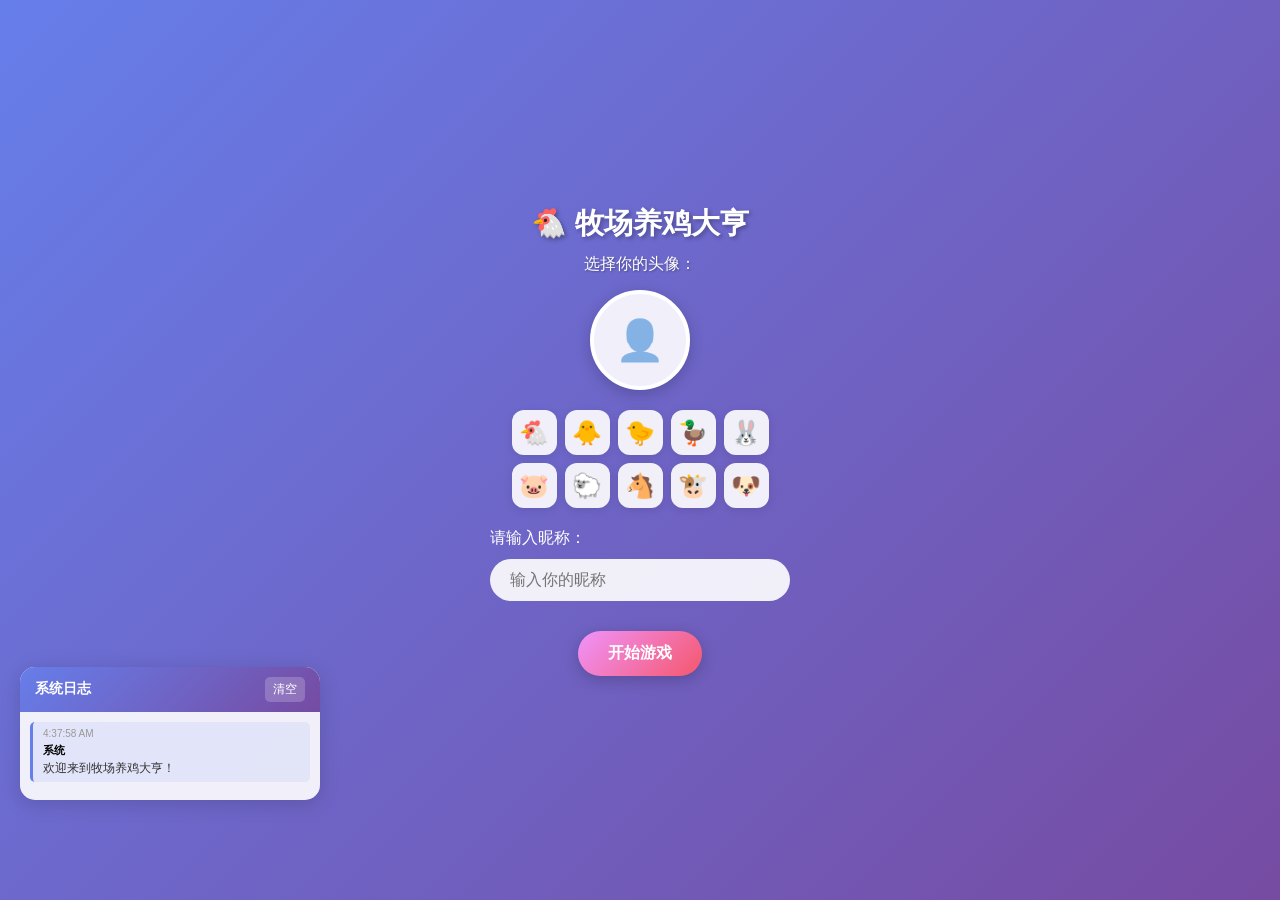
==== commit 0894bc1e: "v0.1.1 UI改动" ====
--- a/index.html
+++ b/index.html
@@ -50,30 +50,31 @@
         <div id="game-screen" class="screen hidden">
             <!-- 左上角状态显示 -->
             <div class="status-panel">
-                <div class="user-info">
-                    <img id="user-avatar" src="" alt="头像" class="avatar-small">
-                    <span id="user-name" class="username"></span>
+                <div class="panel-header">
+                    <div class="user-info">
+                        <img id="user-avatar" src="" alt="头像" class="avatar-small">
+                        <div class="user-details">
+                            <span id="user-name" class="username"></span>
+                            <div class="user-stats-row">
+                                <span class="user-stat">等级 <span id="ranch-level">1</span></span>
+                                <span class="user-stat" id="ranch-rating">破鸡笼</span>
+                                <span class="user-stat gold">💰 <span id="gold">10000</span></span>
+                            </div>
+                        </div>
+                    </div>
+                    <button id="logout-btn" class="logout-btn-compact" title="注销">🚪</button>
                 </div>
                 <div class="stats">
-                    <div class="stat-item">
-                        <span class="stat-label">牧场等级：</span>
-                        <span id="ranch-level" class="stat-value">1</span>
-                    </div>
-                    <div class="stat-item">
-                        <span class="stat-label">牧场评级：</span>
-                        <span id="ranch-rating" class="stat-value rating">破鸡笼</span>
-                    </div>
-                    <div class="stat-item">
-                        <span class="stat-label">金币：</span>
-                        <span id="gold" class="stat-value gold">10000</span>
-                    </div>
                     <div class="stat-item">
                         <span class="stat-label">饲料：</span>
                         <div class="progress-container">
                             <div class="progress-bar">
                                 <div class="progress-fill feed-progress"></div>
                             </div>
-                            <span class="progress-rate" id="feed-rate">0/0</span>
+                            <div class="rate-container">
+                                <span class="production-rate"></span>
+                                <span class="progress-rate" id="feed-rate">0/0</span>
+                            </div>
                         </div>
                     </div>
                     <div class="stat-item">
@@ -82,7 +83,10 @@
                             <div class="progress-bar">
                                 <div class="progress-fill chicken-progress"></div>
                             </div>
-                            <span class="progress-rate" id="chicken-rate">0/0</span>
+                            <div class="rate-container">
+                                <span class="production-rate"></span>
+                                <span class="progress-rate" id="chicken-rate">0/0</span>
+                            </div>
                         </div>
                     </div>
                     <div class="stat-item">
@@ -91,17 +95,13 @@
                             <div class="progress-bar">
                                 <div class="progress-fill egg-progress"></div>
                             </div>
-                            <span class="progress-rate" id="egg-rate">0/0</span>
-                        </div>
-                    </div>
-                </div>
-            </div>
-
-
-
-            <!-- 右上角注销按钮 -->
-            <div class="logout-panel">
-                <button id="logout-btn" class="logout-btn">🚪 注销</button>
+                            <div class="rate-container">
+                                <span class="production-rate"></span>
+                                <span class="progress-rate" id="egg-rate">0/0</span>
+                            </div>
+                        </div>
+                    </div>
+                </div>
             </div>
 
             <!-- 牧场主区域 -->
--- a/styles.css
+++ b/styles.css
@@ -310,15 +310,24 @@
     border-radius: 15px;
     box-shadow: 0 4px 20px rgba(0,0,0,0.15);
     z-index: 100;
-    min-width: 240px;
-}
-
-.user-info {
-    display: flex;
-    align-items: center;
+    min-width: 280px;
+    max-width: 350px;
+}
+
+/* 面板头部 - 整合用户信息和功能按钮 */
+.panel-header {
+    display: flex;
+    justify-content: space-between;
+    align-items: flex-start;
     margin-bottom: 15px;
     padding-bottom: 10px;
     border-bottom: 2px solid #eee;
+}
+
+.user-info {
+    display: flex;
+    align-items: center;
+    flex: 1;
 }
 
 .avatar-small {
@@ -328,12 +337,75 @@
     object-fit: cover;
     margin-right: 10px;
     border: 2px solid #667eea;
+    flex-shrink: 0;
+}
+
+.user-details {
+    display: flex;
+    flex-direction: column;
+    gap: 4px;
+    flex: 1;
+    min-width: 0;
 }
 
 .username {
     font-weight: bold;
     color: #333;
     font-size: 16px;
+    white-space: nowrap;
+    overflow: hidden;
+    text-overflow: ellipsis;
+}
+
+/* 用户统计信息行 */
+.user-stats-row {
+    display: flex;
+    gap: 8px;
+    flex-wrap: wrap;
+    align-items: center;
+}
+
+.user-stat {
+    font-size: 11px;
+    color: #666;
+    background: #f5f5f5;
+    padding: 2px 8px;
+    border-radius: 10px;
+    white-space: nowrap;
+}
+
+.user-stat.gold {
+    background: #fff8e1;
+    color: #ff8f00;
+    font-weight: bold;
+}
+
+/* 紧凑型注销按钮 */
+.logout-btn-compact {
+    width: 36px;
+    height: 36px;
+    border-radius: 50%;
+    border: none;
+    background: linear-gradient(135deg, #ff6b6b 0%, #ee5a6f 100%);
+    color: white;
+    font-size: 16px;
+    cursor: pointer;
+    transition: all 0.3s ease;
+    box-shadow: 0 2px 8px rgba(238, 90, 111, 0.3);
+    display: flex;
+    align-items: center;
+    justify-content: center;
+    flex-shrink: 0;
+    margin-left: 10px;
+}
+
+.logout-btn-compact:hover {
+    transform: scale(1.1);
+    box-shadow: 0 4px 12px rgba(238, 90, 111, 0.4);
+}
+
+.logout-btn-compact:active {
+    transform: scale(0.95);
 }
 
 .stats {
@@ -346,6 +418,7 @@
     display: flex;
     align-items: center;
     margin-bottom: 10px;
+    width: 100%;
 }
 
 .stat-label {
@@ -353,8 +426,8 @@
     font-size: 14px;
     white-space: nowrap;
     display: inline-block;
-    width: 60px;
-    margin-right: 10px;
+    width: 45px;
+    margin-right: 8px;
 }
 
 .stat-value {
@@ -396,10 +469,11 @@
 /* 进度条样式 */
 .progress-container {
     height: 40px;
-    width: 120px;
+    flex: 1;
     display: flex;
     flex-direction: column;
     justify-content: center;
+    min-width: 0;
 }
 
 .progress-bar {
@@ -431,6 +505,7 @@
     text-align: right;
     display: inline-block;
     width: auto;
+    max-width: 50px;
     white-space: nowrap;
 }
 
@@ -444,6 +519,13 @@
 
 .egg-progress {
     background: linear-gradient(90deg, #4facfe, #00f2fe);
+}
+
+.rate-container {
+    display: flex;
+    justify-content: space-between;
+    align-items: center;
+    margin-top: 2px;
 }
 
 .production-rate {
@@ -453,6 +535,7 @@
     display: inline-block;
     font-weight: bold;
     width: auto;
+    max-width: 55px;
 }
 
 /* 资源面板 */
@@ -1169,9 +1252,42 @@
         top: 10px;
         left: 10px;
         right: 10px;
-        margin-bottom: 20px;
+        margin-bottom: 15px;
         min-width: auto;
         width: calc(100% - 20px);
+        max-width: none;
+        padding: 12px;
+    }
+    
+    .panel-header {
+        margin-bottom: 12px;
+        padding-bottom: 8px;
+    }
+    
+    .avatar-small {
+        width: 44px;
+        height: 44px;
+        margin-right: 8px;
+    }
+    
+    .username {
+        font-size: 14px;
+    }
+    
+    .user-stats-row {
+        gap: 6px;
+    }
+    
+    .user-stat {
+        font-size: 10px;
+        padding: 2px 6px;
+    }
+    
+    .logout-btn-compact {
+        width: 32px;
+        height: 32px;
+        font-size: 14px;
+        margin-left: 8px;
     }
 
     .resource-panel {
@@ -1202,6 +1318,57 @@
     .btn-text {
         font-size: 10px;
     }
+}
+
+/* 小屏幕手机适配 (320px - 375px) */
+@media (max-width: 375px) {
+    .status-panel {
+        padding: 10px;
+    }
+    
+    .avatar-small {
+        width: 40px;
+        height: 40px;
+    }
+    
+    .username {
+        font-size: 13px;
+    }
+    
+    .user-stats-row {
+        gap: 4px;
+    }
+    
+    .user-stat {
+        font-size: 9px;
+        padding: 1px 5px;
+    }
+    
+    .logout-btn-compact {
+        width: 28px;
+        height: 28px;
+        font-size: 12px;
+    }
+    
+    .stat-label {
+        width: 40px;
+        font-size: 12px;
+    }
+    
+    .progress-container {
+        height: 36px;
+    }
+    
+    .progress-rate {
+        font-size: 9px;
+        max-width: 45px;
+    }
+    
+    .production-rate {
+        font-size: 8px;
+        max-width: 50px;
+    }
+}
 
     .btn-price {
         font-size: 9px;
@@ -1705,11 +1872,57 @@
     }
 }
 
+/* 右上角信息栏 */
+.info-panel {
+    position: fixed;
+    top: 20px;
+    right: 20px;
+    background: rgba(255,255,255,0.95);
+    padding: 12px 20px;
+    border-radius: 15px;
+    box-shadow: 0 4px 20px rgba(0,0,0,0.15);
+    z-index: 100;
+    min-width: 380px;
+}
+
+.info-row {
+    display: flex;
+    justify-content: space-between;
+    align-items: center;
+    gap: 20px;
+}
+
+.info-item {
+    display: flex;
+    align-items: center;
+    white-space: nowrap;
+}
+
+.info-label {
+    color: #666;
+    font-size: 14px;
+    margin-right: 5px;
+}
+
+.info-value {
+    font-weight: bold;
+    color: #333;
+    font-size: 14px;
+}
+
+.info-value.gold {
+    color: #FFD700;
+}
+
+.info-value.rating {
+    color: #667eea;
+}
+
 /* 注销面板 */
 .logout-panel {
     position: fixed;
     top: 20px;
-    right: 200px;
+    right: 420px;
     z-index: 100;
 }
 
@@ -1782,6 +1995,34 @@
 
 /* 响应式注销样式 */
 @media (max-width: 768px) {
+    .info-panel {
+        position: relative;
+        top: 10px;
+        right: 10px;
+        left: 10px;
+        min-width: auto;
+        width: calc(100% - 20px);
+        padding: 10px 15px;
+    }
+    
+    .info-row {
+        gap: 10px;
+        flex-wrap: wrap;
+        justify-content: center;
+    }
+    
+    .info-item {
+        font-size: 12px;
+    }
+    
+    .info-label {
+        font-size: 12px;
+    }
+    
+    .info-value {
+        font-size: 12px;
+    }
+    
     .logout-panel {
         top: 10px;
         right: 10px;
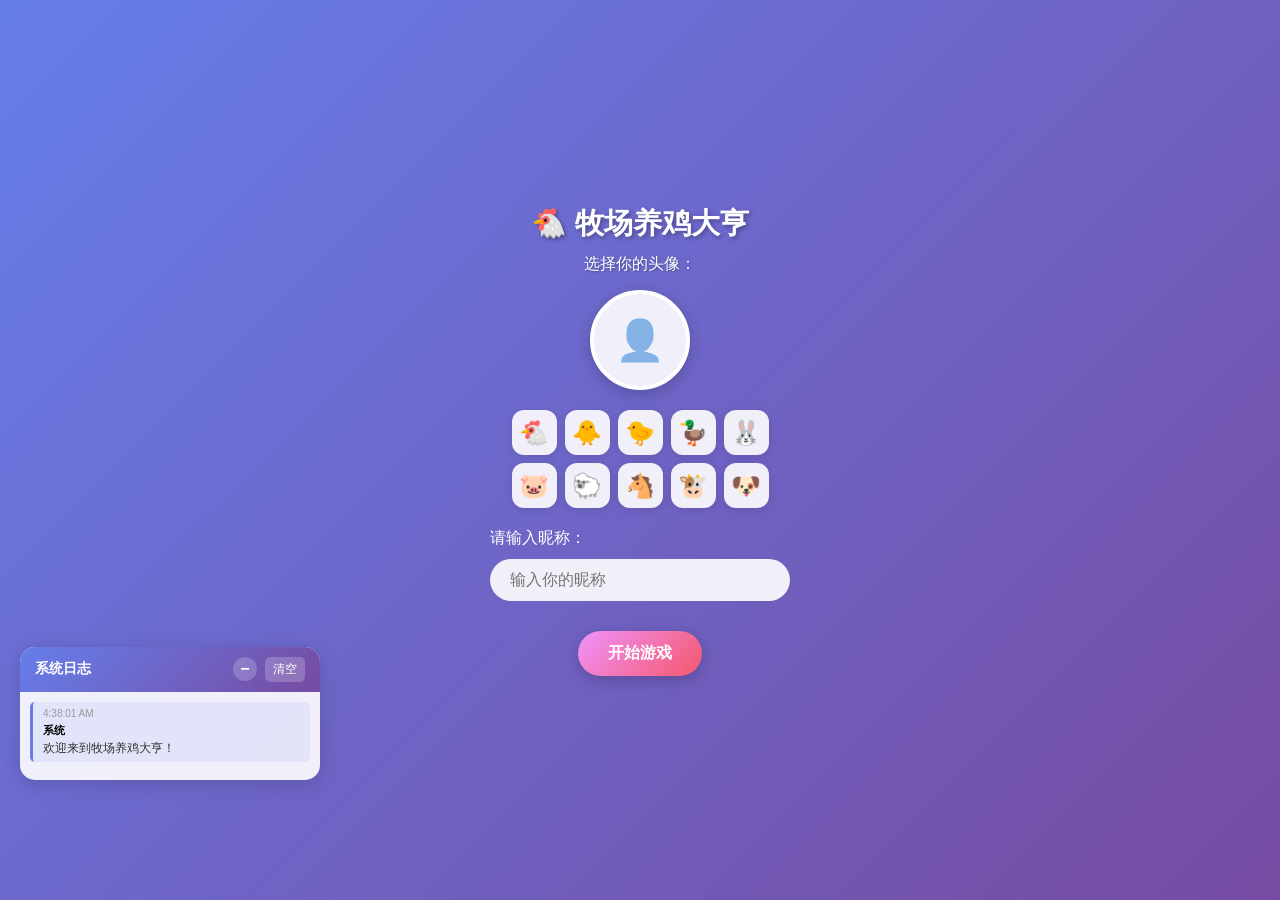
==== commit 90aa0cb3: "v0.2.1" ====
--- a/index.html
+++ b/index.html
@@ -49,7 +49,9 @@
         <!-- 游戏主界面 -->
         <div id="game-screen" class="screen hidden">
             <!-- 左上角状态显示 -->
-            <div class="status-panel">
+            <div class="status-panel" id="status-panel">
+                <button class="collapse-btn" id="collapse-btn" title="收起">−</button>
+                <div class="avatar-collapsed" id="avatar-collapsed" title="点击展开信息栏"></div>
                 <div class="panel-header">
                     <div class="user-info">
                         <img id="user-avatar" src="" alt="头像" class="avatar-small">
@@ -64,7 +66,7 @@
                     </div>
                     <button id="logout-btn" class="logout-btn-compact" title="注销">🚪</button>
                 </div>
-                <div class="stats">
+                <div class="stats" id="stats-content">
                     <div class="stat-item">
                         <span class="stat-label">饲料：</span>
                         <div class="progress-container">
@@ -262,10 +264,20 @@
         
         <!-- 日志记录窗口 -->
         <div class="log-container" id="log-container">
-            <div class="log-header">
+            <!-- 圆形图标按钮（收起状态显示） -->
+            <div class="log-icon-collapsed" id="log-icon-collapsed" title="点击展开系统日志">
+                <span class="log-icon">📋</span>
+                <span class="log-badge" id="log-badge">0</span>
+            </div>
+            <!-- 日志头部 -->
+            <div class="log-header" id="log-header">
                 <h4>系统日志</h4>
-                <button class="clear-log-btn" id="clear-log-btn">清空</button>
-            </div>
+                <div class="log-header-actions">
+                    <button class="collapse-log-btn" id="collapse-log-btn" title="收起">−</button>
+                    <button class="clear-log-btn" id="clear-log-btn">清空</button>
+                </div>
+            </div>
+            <!-- 日志内容 -->
             <div class="log-content" id="log-content"></div>
         </div>
         
--- a/styles.css
+++ b/styles.css
@@ -309,9 +309,93 @@
     padding: 15px;
     border-radius: 15px;
     box-shadow: 0 4px 20px rgba(0,0,0,0.15);
-    z-index: 100;
+    z-index: 150;
     min-width: 280px;
     max-width: 350px;
+    transition: all 0.3s ease;
+    overflow: visible;
+}
+
+/* 状态面板收起状态 */
+.status-panel.collapsed {
+    min-width: auto;
+    max-width: none;
+    width: auto;
+    padding: 0;
+    background: transparent;
+    box-shadow: none;
+}
+
+.status-panel.collapsed .panel-header {
+    display: none;
+}
+
+.status-panel.collapsed .stats {
+    display: none;
+}
+
+/* 收起后的圆形头像按钮 */
+.status-panel.collapsed::before {
+    content: '';
+    display: none;
+}
+
+.status-panel .collapse-btn {
+    position: absolute;
+    top: -5px;
+    right: -5px;
+    width: 24px;
+    height: 24px;
+    border-radius: 50%;
+    background: linear-gradient(135deg, #667eea 0%, #764ba2 100%);
+    color: white;
+    border: 2px solid white;
+    font-size: 12px;
+    cursor: pointer;
+    display: flex;
+    align-items: center;
+    justify-content: center;
+    box-shadow: 0 2px 8px rgba(0,0,0,0.2);
+    transition: all 0.3s ease;
+    z-index: 101;
+}
+
+.status-panel .collapse-btn:hover {
+    transform: scale(1.1);
+    box-shadow: 0 4px 12px rgba(0,0,0,0.3);
+}
+
+/* 收起后的圆形头像容器 */
+.status-panel.collapsed .avatar-collapsed {
+    display: flex;
+}
+
+.avatar-collapsed {
+    display: none;
+    width: 60px;
+    height: 60px;
+    border-radius: 50%;
+    background: linear-gradient(135deg, #fff9e6, #fff3cd);
+    border: 3px solid white;
+    box-shadow: 0 4px 15px rgba(0,0,0,0.2);
+    cursor: pointer;
+    align-items: center;
+    justify-content: center;
+    font-size: 32px;
+    transition: all 0.3s ease;
+    animation: avatarPulse 2s ease-in-out infinite;
+    z-index: 151;
+}
+
+.avatar-collapsed:hover {
+    transform: scale(1.2);
+    box-shadow: 0 8px 30px rgba(102, 126, 234, 0.5);
+    z-index: 250;
+}
+
+@keyframes avatarPulse {
+    0%, 100% { box-shadow: 0 4px 15px rgba(0,0,0,0.2); }
+    50% { box-shadow: 0 6px 25px rgba(102, 126, 234, 0.4); }
 }
 
 /* 面板头部 - 整合用户信息和功能按钮 */
@@ -1223,26 +1307,54 @@
     margin-top: 20px;
 }
 
-/* 提示消息 */
+/* 提示消息 - 固定在屏幕底部 */
 .toast {
     position: fixed;
-    top: 50%;
+    bottom: 100px;
     left: 50%;
-    transform: translate(-50%, -50%);
-    background: rgba(0,0,0,0.8);
+    transform: translateX(-50%);
+    background: rgba(0,0,0,0.85);
     color: white;
-    padding: 15px 30px;
-    border-radius: 10px;
-    font-size: 16px;
+    padding: 12px 24px;
+    border-radius: 25px;
+    font-size: 14px;
     z-index: 2000;
-    animation: fadeInOut 2s ease;
-}
-
-@keyframes fadeInOut {
-    0% { opacity: 0; transform: translate(-50%, -50%) scale(0.8); }
-    20% { opacity: 1; transform: translate(-50%, -50%) scale(1); }
-    80% { opacity: 1; transform: translate(-50%, -50%) scale(1); }
-    100% { opacity: 0; transform: translate(-50%, -50%) scale(0.8); }
+    animation: toastSlideUp 2.5s ease forwards;
+    box-shadow: 0 4px 15px rgba(0,0,0,0.3);
+    max-width: 90%;
+    text-align: center;
+    white-space: nowrap;
+    overflow: hidden;
+    text-overflow: ellipsis;
+}
+
+@keyframes toastSlideUp {
+    0% { 
+        opacity: 0; 
+        transform: translateX(-50%) translateY(20px) scale(0.9); 
+    }
+    15% { 
+        opacity: 1; 
+        transform: translateX(-50%) translateY(0) scale(1); 
+    }
+    85% { 
+        opacity: 1; 
+        transform: translateX(-50%) translateY(0) scale(1); 
+    }
+    100% { 
+        opacity: 0; 
+        transform: translateX(-50%) translateY(-10px) scale(0.95); 
+    }
+}
+
+/* 响应式提示消息 */
+@media (max-width: 768px) {
+    .toast {
+        bottom: 90px;
+        padding: 10px 20px;
+        font-size: 13px;
+        max-width: 95%;
+    }
 }
 
 /* 响应式设计 */
@@ -2037,29 +2149,97 @@
 /* 主界面日志记录显示 */
 .log-container {
     position: fixed;
-    bottom: 100px;
+    bottom: 120px;
     left: 20px;
     width: 300px;
-    max-height: 300px;
+    max-height: 250px;
     background: rgba(255, 255, 255, 0.9);
     border-radius: 15px;
     box-shadow: 0 4px 20px rgba(0, 0, 0, 0.15);
-    z-index: 90;
+    z-index: 200;
     overflow: hidden;
     transition: all 0.3s ease;
 }
 
+/* 日志收起状态 - 显示为左下角圆形图标 */
 .log-container.collapsed {
     width: auto;
-    max-height: 50px;
+    max-height: none;
+    background: transparent;
+    box-shadow: none;
+    bottom: 120px;
+    left: 20px;
+    right: auto;
+    z-index: 400;
+    overflow: visible;
+}
+
+.log-container.collapsed .log-header {
+    display: none;
 }
 
 .log-container.collapsed .log-content {
     display: none;
 }
 
-.log-container.collapsed .clear-log-btn {
+/* 圆形图标按钮（收起状态） */
+.log-icon-collapsed {
     display: none;
+    width: 50px;
+    height: 50px;
+    border-radius: 50%;
+    background: linear-gradient(135deg, #667eea 0%, #764ba2 100%);
+    border: 3px solid white;
+    box-shadow: 0 4px 15px rgba(0, 0, 0, 0.2);
+    cursor: pointer;
+    align-items: center;
+    justify-content: center;
+    position: relative;
+    transition: all 0.3s ease;
+    animation: logIconPulse 2s ease-in-out infinite;
+    z-index: 201;
+}
+
+.log-container.collapsed .log-icon-collapsed {
+    display: flex;
+}
+
+.log-icon-collapsed:hover {
+    transform: scale(1.2);
+    box-shadow: 0 8px 30px rgba(102, 126, 234, 0.6);
+    z-index: 300;
+}
+
+.log-icon-collapsed .log-icon {
+    font-size: 24px;
+}
+
+/* 日志消息角标 */
+.log-badge {
+    position: absolute;
+    top: -5px;
+    right: -5px;
+    width: 20px;
+    height: 20px;
+    border-radius: 50%;
+    background: #ff4757;
+    color: white;
+    font-size: 11px;
+    font-weight: bold;
+    display: flex;
+    align-items: center;
+    justify-content: center;
+    border: 2px solid white;
+    box-shadow: 0 2px 5px rgba(0,0,0,0.2);
+}
+
+.log-badge.hidden {
+    display: none;
+}
+
+@keyframes logIconPulse {
+    0%, 100% { box-shadow: 0 4px 15px rgba(0, 0, 0, 0.2); }
+    50% { box-shadow: 0 6px 25px rgba(102, 126, 234, 0.5); }
 }
 
 .log-header {
@@ -2070,7 +2250,6 @@
     background: linear-gradient(135deg, #667eea 0%, #764ba2 100%);
     color: white;
     font-weight: bold;
-    cursor: pointer;
 }
 
 .log-header:hover {
@@ -2080,6 +2259,33 @@
 .log-header h4 {
     margin: 0;
     font-size: 14px;
+}
+
+.log-header-actions {
+    display: flex;
+    gap: 8px;
+    align-items: center;
+}
+
+.collapse-log-btn {
+    width: 24px;
+    height: 24px;
+    border-radius: 50%;
+    background: rgba(255, 255, 255, 0.2);
+    color: white;
+    border: none;
+    font-size: 16px;
+    font-weight: bold;
+    cursor: pointer;
+    display: flex;
+    align-items: center;
+    justify-content: center;
+    transition: all 0.3s ease;
+}
+
+.collapse-log-btn:hover {
+    background: rgba(255, 255, 255, 0.3);
+    transform: scale(1.1);
 }
 
 .clear-log-btn {
@@ -2103,6 +2309,35 @@
     overflow-y: auto;
     font-size: 12px;
     line-height: 1.4;
+    scrollbar-width: thin;
+    scrollbar-color: #667eea rgba(255, 255, 255, 0.5);
+}
+
+.log-content::-webkit-scrollbar {
+    width: 8px;
+}
+
+.log-content::-webkit-scrollbar-track {
+    background: rgba(255, 255, 255, 0.5);
+    border-radius: 4px;
+}
+
+.log-content::-webkit-scrollbar-thumb {
+    background: linear-gradient(135deg, #667eea 0%, #764ba2 100%);
+    border-radius: 4px;
+    transition: all 0.3s ease;
+}
+
+.log-content::-webkit-scrollbar-thumb:hover {
+    background: linear-gradient(135deg, #764ba2 0%, #667eea 100%);
+}
+
+.log-content::-webkit-scrollbar-thumb:active {
+    background: #5568d3;
+}
+
+.log-content::-webkit-scrollbar-button {
+    display: none;
 }
 
 .log-entry {
@@ -2164,14 +2399,38 @@
 /* 响应式日志样式 */
 @media (max-width: 768px) {
     .log-container {
-        bottom: 80px;
-        right: 10px;
+        bottom: 120px;
         left: 10px;
+        right: auto;
+        width: calc(100% - 20px);
+        max-height: 180px;
+    }
+
+    .log-container.collapsed {
+        bottom: 120px;
+        left: 10px;
+        right: auto;
         width: auto;
-        max-height: 200px;
-    }
-    
+        z-index: 400;
+        overflow: visible;
+    }
+
     .log-content {
         max-height: 150px;
     }
-}
+
+    .log-icon-collapsed {
+        width: 45px;
+        height: 45px;
+    }
+
+    .log-icon-collapsed .log-icon {
+        font-size: 20px;
+    }
+
+    .log-badge {
+        width: 18px;
+        height: 18px;
+        font-size: 10px;
+    }
+}
